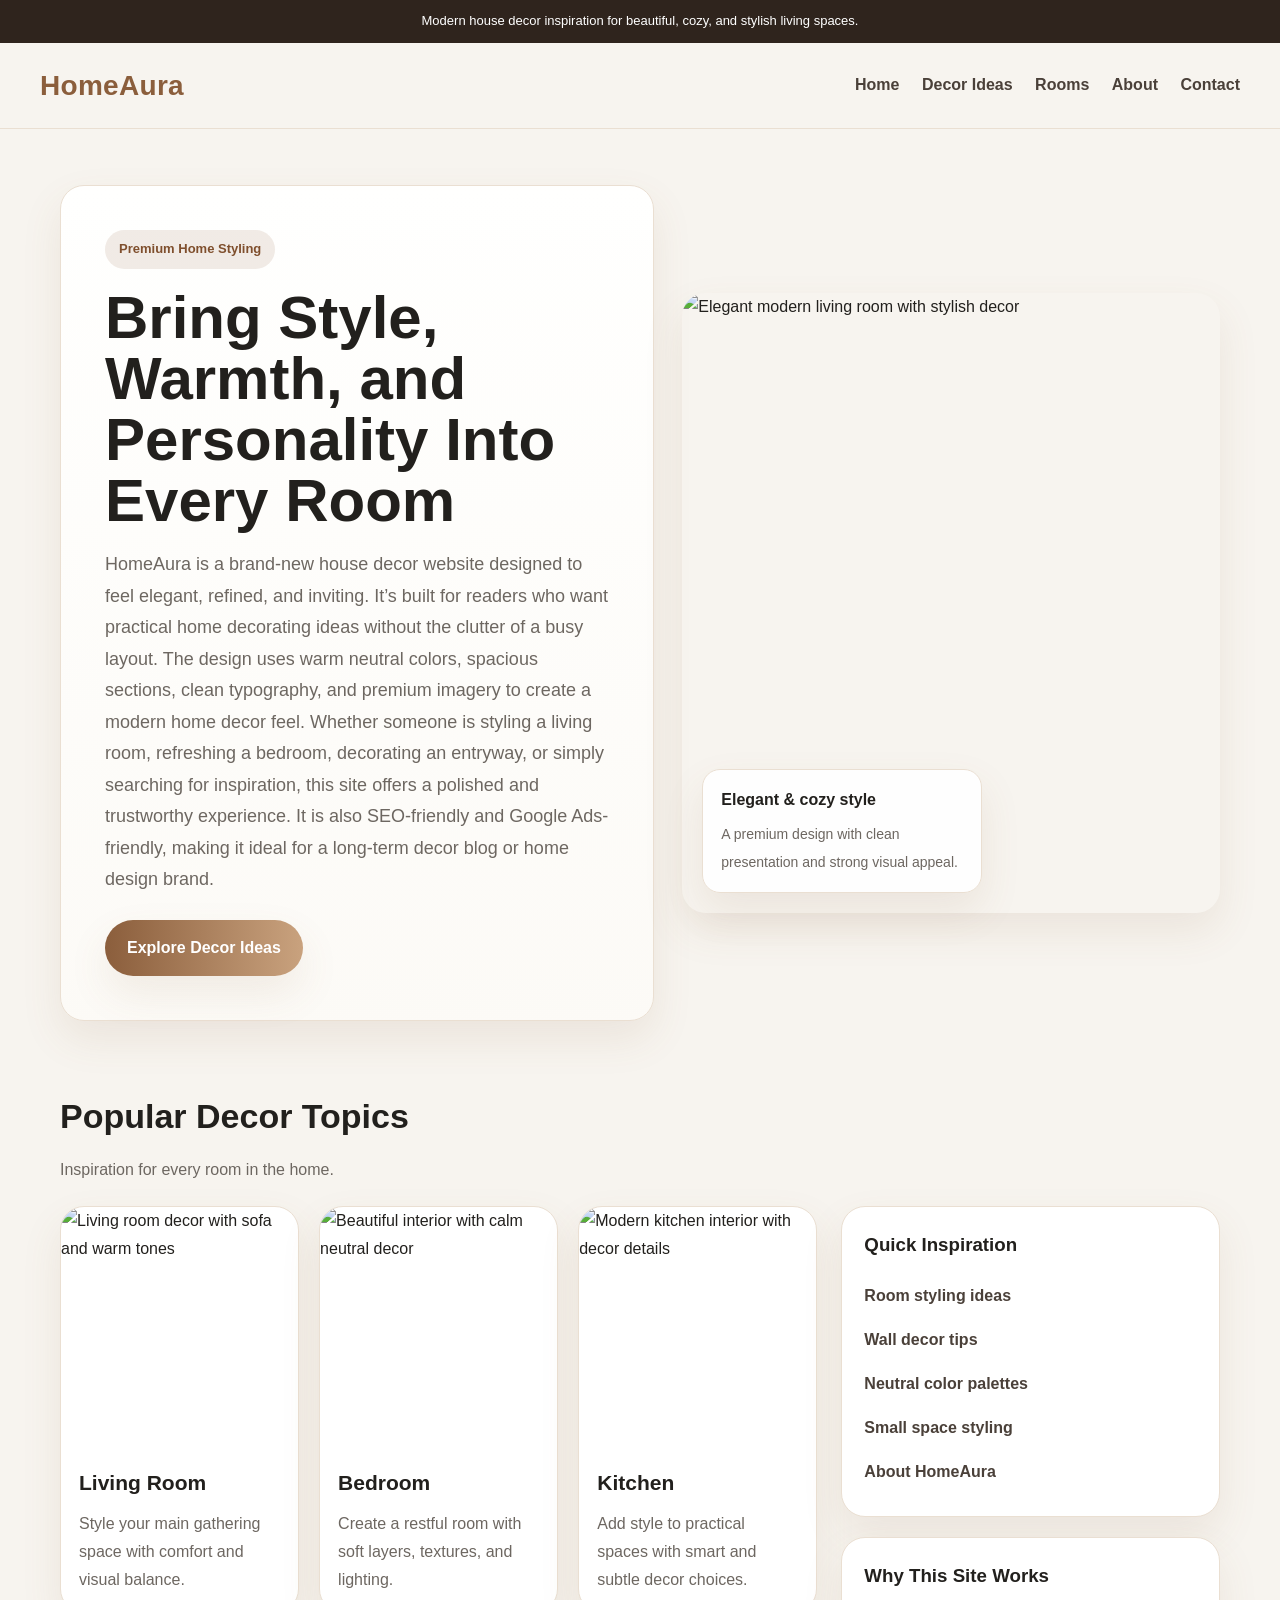
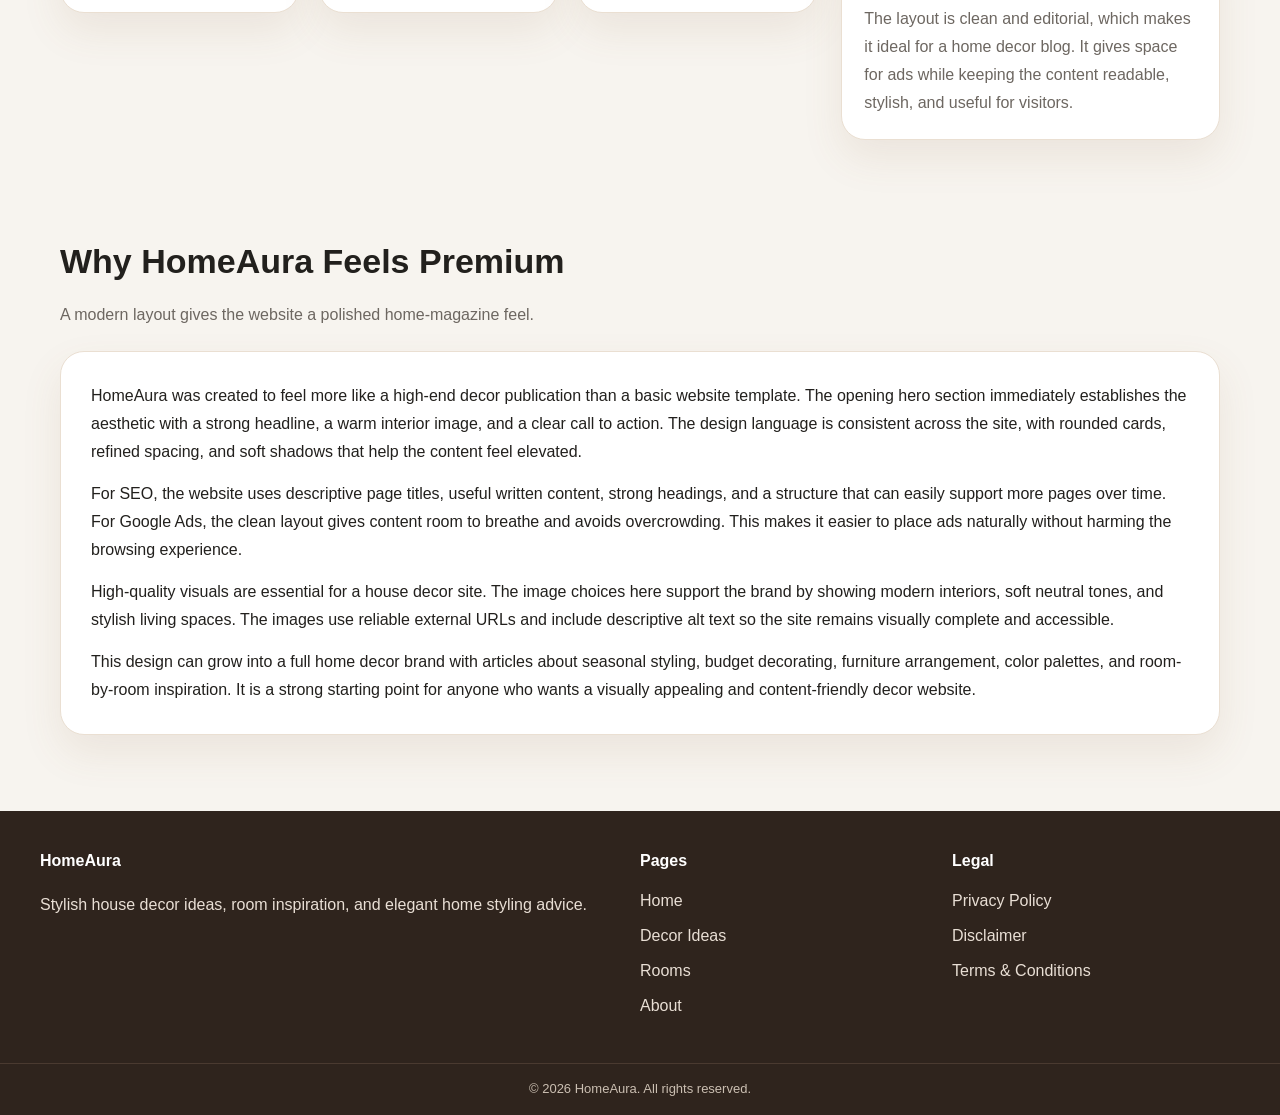
==== public/index.html @ b29ce016 "Add files via upload" ====
<!DOCTYPE html>
<html lang="en">
<head>
  <meta charset="UTF-8" />
  <meta name="viewport" content="width=device-width, initial-scale=1.0" />
  <title>HomeAura | Stylish House Decor Ideas, Room Inspiration & Home Design</title>
  <meta name="description" content="HomeAura is a premium house decor website with elegant design ideas, room inspiration, and practical home styling tips." />
  <meta name="keywords" content="house decor, home decor, room decor, interior design, decor ideas, home styling" />
  <meta name="robots" content="index, follow" />
  <link rel="canonical" href="https://example.com/" />
  <meta property="og:title" content="HomeAura | Stylish House Decor Ideas, Room Inspiration & Home Design" />
  <meta property="og:description" content="Discover elegant house decor ideas, room inspiration, and home styling tips." />
  <meta property="og:type" content="website" />
  <meta property="og:image" content="https://images.unsplash.com/photo-1505693416388-ac5ce068fe85?q=80&w=1200&auto=format&fit=crop" />
  <link rel="stylesheet" href="assets/css/style.css" />
</head>
<body>
  <div class="topbar">Modern house decor inspiration for beautiful, cozy, and stylish living spaces.</div>

  <header>
    <div class="container nav">
      <a class="logo" href="/">HomeAura</a>
      <nav class="menu">
        <a href="/">Home</a>
        <a href="decor-ideas.html">Decor Ideas</a>
        <a href="rooms.html">Rooms</a>
        <a href="about.html">About</a>
        <a href="contact.html">Contact</a>
      </nav>
    </div>
  </header>

  <main class="container">
    <section class="hero">
      <div class="hero-box">
        <span class="kicker">Premium Home Styling</span>
        <h1>Bring Style, Warmth, and Personality Into Every Room</h1>
        <p>HomeAura is a brand-new house decor website designed to feel elegant, refined, and inviting. It’s built for readers who want practical home decorating ideas without the clutter of a busy layout. The design uses warm neutral colors, spacious sections, clean typography, and premium imagery to create a modern home decor feel. Whether someone is styling a living room, refreshing a bedroom, decorating an entryway, or simply searching for inspiration, this site offers a polished and trustworthy experience. It is also SEO-friendly and Google Ads-friendly, making it ideal for a long-term decor blog or home design brand.</p>
        <a class="btn" href="decor-ideas.html">Explore Decor Ideas</a>
      </div>

      <div class="hero-image">
        <img src="https://images.unsplash.com/photo-1505693416388-ac5ce068fe85?q=80&w=1200&auto=format&fit=crop" alt="Elegant modern living room with stylish decor" loading="eager" />
        <div class="hero-card">
          <strong>Elegant & cozy style</strong>
          <span>A premium design with clean presentation and strong visual appeal.</span>
        </div>
      </div>
    </section>

    <section class="section">
      <h2>Popular Decor Topics</h2>
      <p class="sub">Inspiration for every room in the home.</p>

      <div class="layout">
        <div class="grid">
          <article class="card">
            <img src="https://images.unsplash.com/photo-1505693416388-ac5ce068fe85?q=80&w=900&auto=format&fit=crop" alt="Living room decor with sofa and warm tones" loading="lazy" />
            <div class="body">
              <h3>Living Room</h3>
              <p>Style your main gathering space with comfort and visual balance.</p>
            </div>
          </article>

          <article class="card">
            <img src="https://images.unsplash.com/photo-1505693416388-ac5ce068fe85?q=80&w=900&auto=format&fit=crop" alt="Beautiful interior with calm neutral decor" loading="lazy" />
            <div class="body">
              <h3>Bedroom</h3>
              <p>Create a restful room with soft layers, textures, and lighting.</p>
            </div>
          </article>

          <article class="card">
            <img src="https://images.unsplash.com/photo-1554995207-c18c203602cb?q=80&w=900&auto=format&fit=crop" alt="Modern kitchen interior with decor details" loading="lazy" />
            <div class="body">
              <h3>Kitchen</h3>
              <p>Add style to practical spaces with smart and subtle decor choices.</p>
            </div>
          </article>
        </div>

        <aside>
          <div class="widget">
            <h3>Quick Inspiration</h3>
            <a href="rooms.html">Room styling ideas</a>
            <a href="decor-ideas.html">Wall decor tips</a>
            <a href="decor-ideas.html">Neutral color palettes</a>
            <a href="decor-ideas.html">Small space styling</a>
            <a href="about.html">About HomeAura</a>
          </div>

          <div class="widget">
            <h3>Why This Site Works</h3>
            <p style="margin:0;color:var(--muted);">The layout is clean and editorial, which makes it ideal for a home decor blog. It gives space for ads while keeping the content readable, stylish, and useful for visitors.</p>
          </div>
        </aside>
      </div>
    </section>

    <section class="section">
      <h2>Why HomeAura Feels Premium</h2>
      <p class="sub">A modern layout gives the website a polished home-magazine feel.</p>
      <div class="content">
        <p>HomeAura was created to feel more like a high-end decor publication than a basic website template. The opening hero section immediately establishes the aesthetic with a strong headline, a warm interior image, and a clear call to action. The design language is consistent across the site, with rounded cards, refined spacing, and soft shadows that help the content feel elevated.</p>
        <p>For SEO, the website uses descriptive page titles, useful written content, strong headings, and a structure that can easily support more pages over time. For Google Ads, the clean layout gives content room to breathe and avoids overcrowding. This makes it easier to place ads naturally without harming the browsing experience.</p>
        <p>High-quality visuals are essential for a house decor site. The image choices here support the brand by showing modern interiors, soft neutral tones, and stylish living spaces. The images use reliable external URLs and include descriptive alt text so the site remains visually complete and accessible.</p>
        <p>This design can grow into a full home decor brand with articles about seasonal styling, budget decorating, furniture arrangement, color palettes, and room-by-room inspiration. It is a strong starting point for anyone who wants a visually appealing and content-friendly decor website.</p>
      </div>
    </section>
  </main>

  <footer>
    <div class="container footer-grid">
      <div>
        <h4>HomeAura</h4>
        <p>Stylish house decor ideas, room inspiration, and elegant home styling advice.</p>
      </div>
      <div>
        <h4>Pages</h4>
        <a href="/">Home</a>
        <a href="decor-ideas.html">Decor Ideas</a>
        <a href="rooms.html">Rooms</a>
        <a href="about.html">About</a>
      </div>
      <div>
        <h4>Legal</h4>
        <a href="privacy-policy.html">Privacy Policy</a>
        <a href="disclaimer.html">Disclaimer</a>
        <a href="terms.html">Terms & Conditions</a>
      </div>
    </div>
    <div class="copyright">© 2026 HomeAura. All rights reserved.</div>
  </footer>
</body>
</html>
---- public/assets/css/style.css ----
:root{
  --bg:#f7f4ef;
  --surface:#ffffff;
  --surface-2:#fcfaf7;
  --text:#22201d;
  --muted:#6d6761;
  --brand:#8b5e3c;
  --brand2:#c9a27e;
  --accent:#e8d8c3;
  --border:#eadfd2;
  --shadow:0 18px 40px rgba(139,94,60,.10);
  --radius:24px;
  --max:1200px;
}

*{box-sizing:border-box}
html{scroll-behavior:smooth}
body{
  margin:0;
  font-family:Inter, Arial, sans-serif;
  background:var(--bg);
  color:var(--text);
  line-height:1.75;
}
img{max-width:100%;display:block}
a{text-decoration:none;color:inherit}
.container{max-width:var(--max);margin:0 auto;padding:0 20px}

.topbar{
  background:#2f241d;
  color:#fff;
  text-align:center;
  padding:10px 16px;
  font-size:13px;
}

header{
  position:sticky;
  top:0;
  z-index:100;
  background:rgba(247,244,239,.96);
  backdrop-filter:blur(12px);
  border-bottom:1px solid var(--border);
}
.nav{
  display:flex;
  justify-content:space-between;
  align-items:center;
  padding:18px 0;
}
.logo{
  font-size:28px;
  font-weight:900;
  color:var(--brand);
  letter-spacing:.3px;
}
.menu a{
  margin-left:18px;
  color:#4a4039;
  font-weight:700;
}
.menu a:hover{color:var(--brand)}

.hero{
  display:grid;
  grid-template-columns:1.05fr .95fr;
  gap:28px;
  align-items:center;
  padding:56px 0 30px;
}
.hero-box{
  background:linear-gradient(180deg, rgba(255,255,255,.96), rgba(252,250,247,.96));
  border:1px solid var(--border);
  border-radius:var(--radius);
  padding:44px;
  box-shadow:var(--shadow);
}
.kicker{
  display:inline-block;
  background:rgba(139,94,60,.12);
  color:#7f4f2d;
  padding:8px 14px;
  border-radius:999px;
  font-size:13px;
  font-weight:800;
  margin-bottom:18px;
}
.hero h1{
  font-size:60px;
  line-height:1.02;
  margin:0 0 18px;
}
.hero p{
  font-size:18px;
  color:var(--muted);
  margin:0 0 24px;
}
.btn{
  display:inline-block;
  background:linear-gradient(90deg,var(--brand),var(--brand2));
  color:#fff;
  font-weight:800;
  padding:14px 22px;
  border-radius:999px;
  box-shadow:var(--shadow);
}
.btn:hover{opacity:.95}

.hero-image{
  position:relative;
}
.hero-image img{
  width:100%;
  height:620px;
  object-fit:cover;
  border-radius:var(--radius);
  box-shadow:var(--shadow);
}
.hero-card{
  position:absolute;
  left:20px;
  bottom:20px;
  background:rgba(255,255,255,.94);
  border:1px solid var(--border);
  border-radius:18px;
  padding:16px 18px;
  box-shadow:var(--shadow);
  max-width:280px;
}
.hero-card strong{
  display:block;
  margin-bottom:6px;
}
.hero-card span{
  color:var(--muted);
  font-size:14px;
}

.section{padding:36px 0}
.section h2{
  font-size:34px;
  margin:0 0 10px;
}
.sub{
  color:var(--muted);
  margin:0 0 22px;
}

.layout{
  display:grid;
  grid-template-columns:2fr 1fr;
  gap:24px;
  align-items:start;
}

.grid{
  display:grid;
  grid-template-columns:repeat(3,1fr);
  gap:20px;
}

.card{
  background:var(--surface);
  border:1px solid var(--border);
  border-radius:var(--radius);
  overflow:hidden;
  box-shadow:var(--shadow);
}
.card img{
  width:100%;
  height:240px;
  object-fit:cover;
}
.card .body{padding:18px}
.card h3{
  margin:0 0 8px;
  font-size:21px;
}
.card p{
  margin:0;
  color:var(--muted);
}

.widget{
  background:var(--surface);
  border:1px solid var(--border);
  border-radius:var(--radius);
  padding:22px;
  box-shadow:var(--shadow);
  margin-bottom:20px;
}
.widget h3{margin:0 0 12px}
.widget a{
  display:block;
  padding:8px 0;
  font-weight:600;
  color:#4a4039;
}
.widget a:hover{color:var(--brand)}

.content{
  background:var(--surface);
  border:1px solid var(--border);
  border-radius:var(--radius);
  padding:30px;
  box-shadow:var(--shadow);
}
.content p{margin:0 0 14px}
.content p:last-child{margin-bottom:0}

.page{
  max-width:920px;
  margin:auto;
  padding:34px 20px 70px;
}

form{
  background:var(--surface);
  border:1px solid var(--border);
  border-radius:var(--radius);
  padding:26px;
  box-shadow:var(--shadow);
}
input, textarea{
  width:100%;
  padding:13px 14px;
  border:1px solid #e4d7ca;
  border-radius:12px;
  margin:8px 0 16px;
  font:inherit;
  background:#fff;
}
button{
  border:none;
  cursor:pointer;
}

footer{
  background:#2f241d;
  color:#e9dfd5;
  margin-top:40px;
}
.footer-grid{
  display:grid;
  grid-template-columns:2fr 1fr 1fr;
  gap:24px;
  padding:36px 0;
}
.footer-grid h4{color:#fff;margin:0 0 12px}
.footer-grid a{
  display:block;
  margin:7px 0;
  color:#e9dfd5;
}
.footer-grid a:hover{color:#fff}
.copyright{
  border-top:1px solid #4a3a30;
  padding:14px 0;
  text-align:center;
  font-size:13px;
  color:#cbbfb2;
}

@media(max-width:980px){
  .hero,.layout{grid-template-columns:1fr}
  .hero h1{font-size:42px}
  .hero-image img{height:420px}
  .grid{grid-template-columns:1fr}
  .footer-grid{grid-template-columns:1fr}
  .menu a{margin-left:12px}
  .hero-box{padding:28px}
}
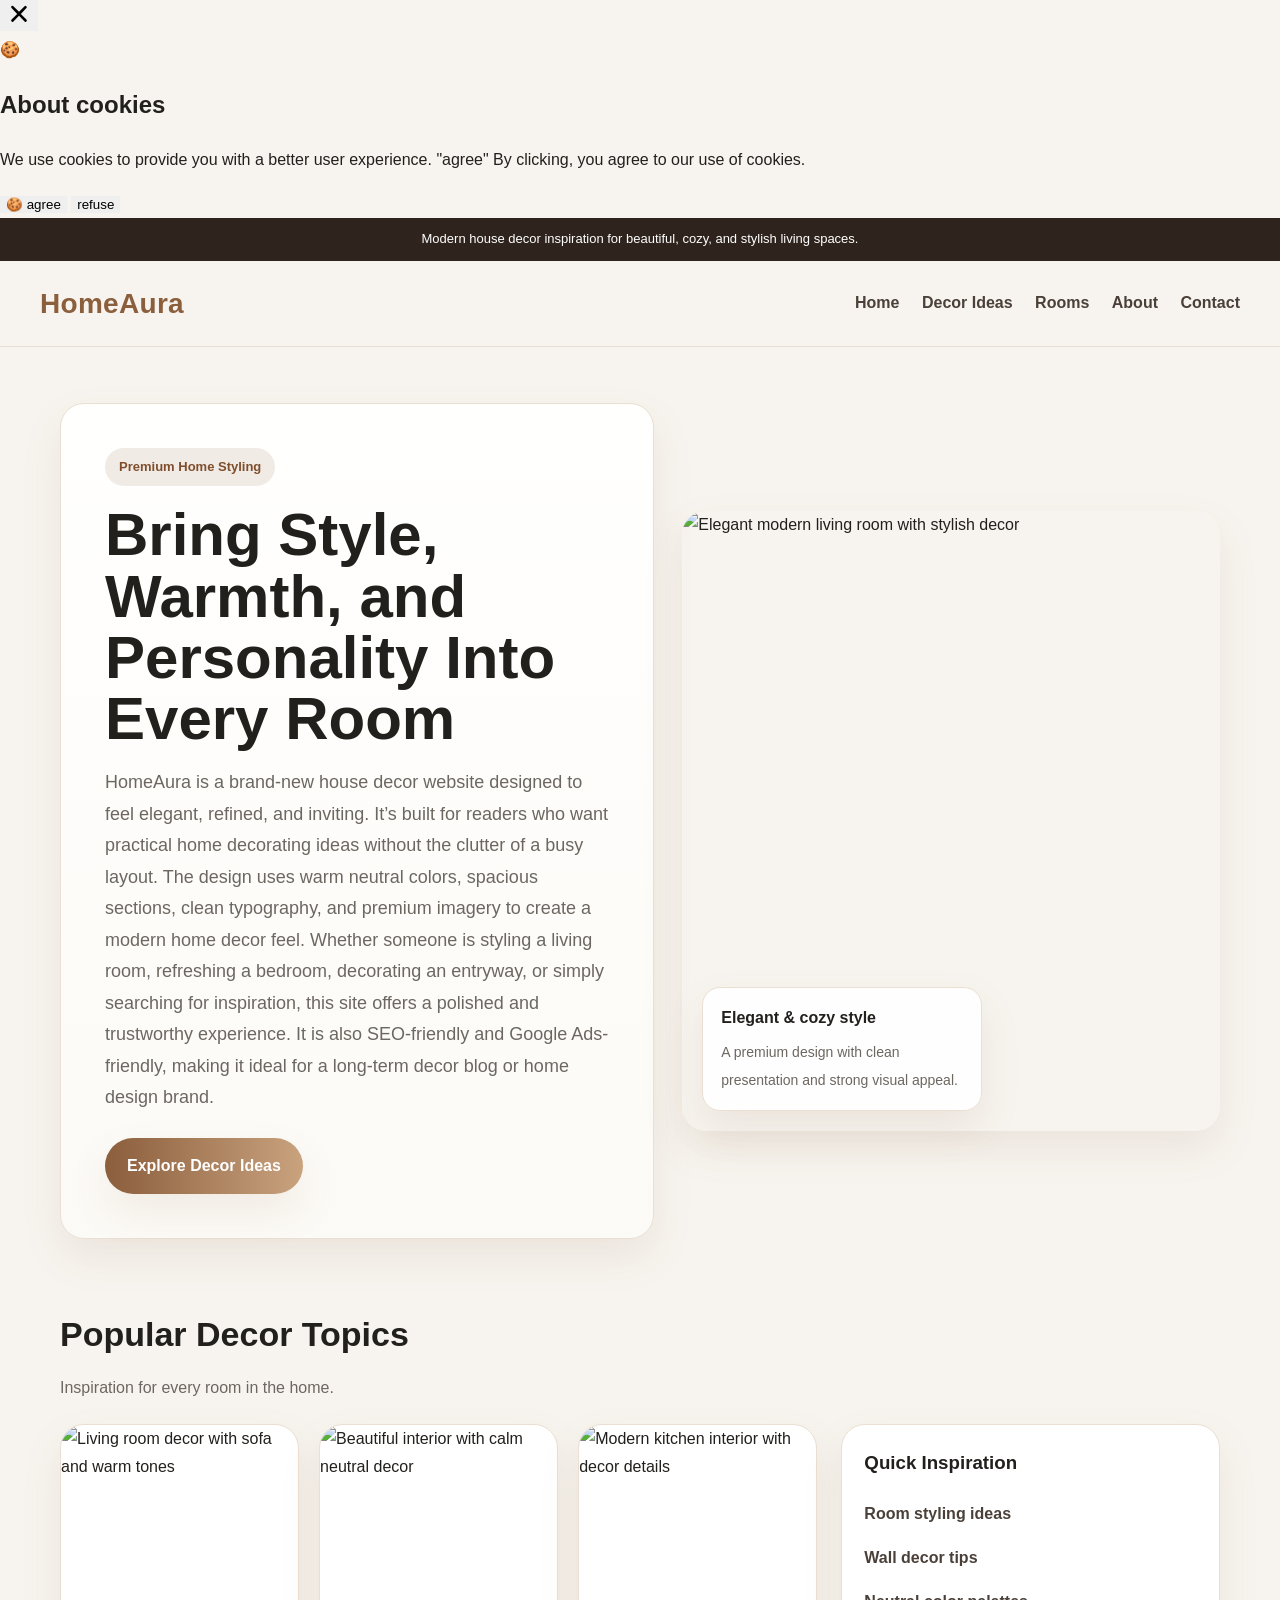
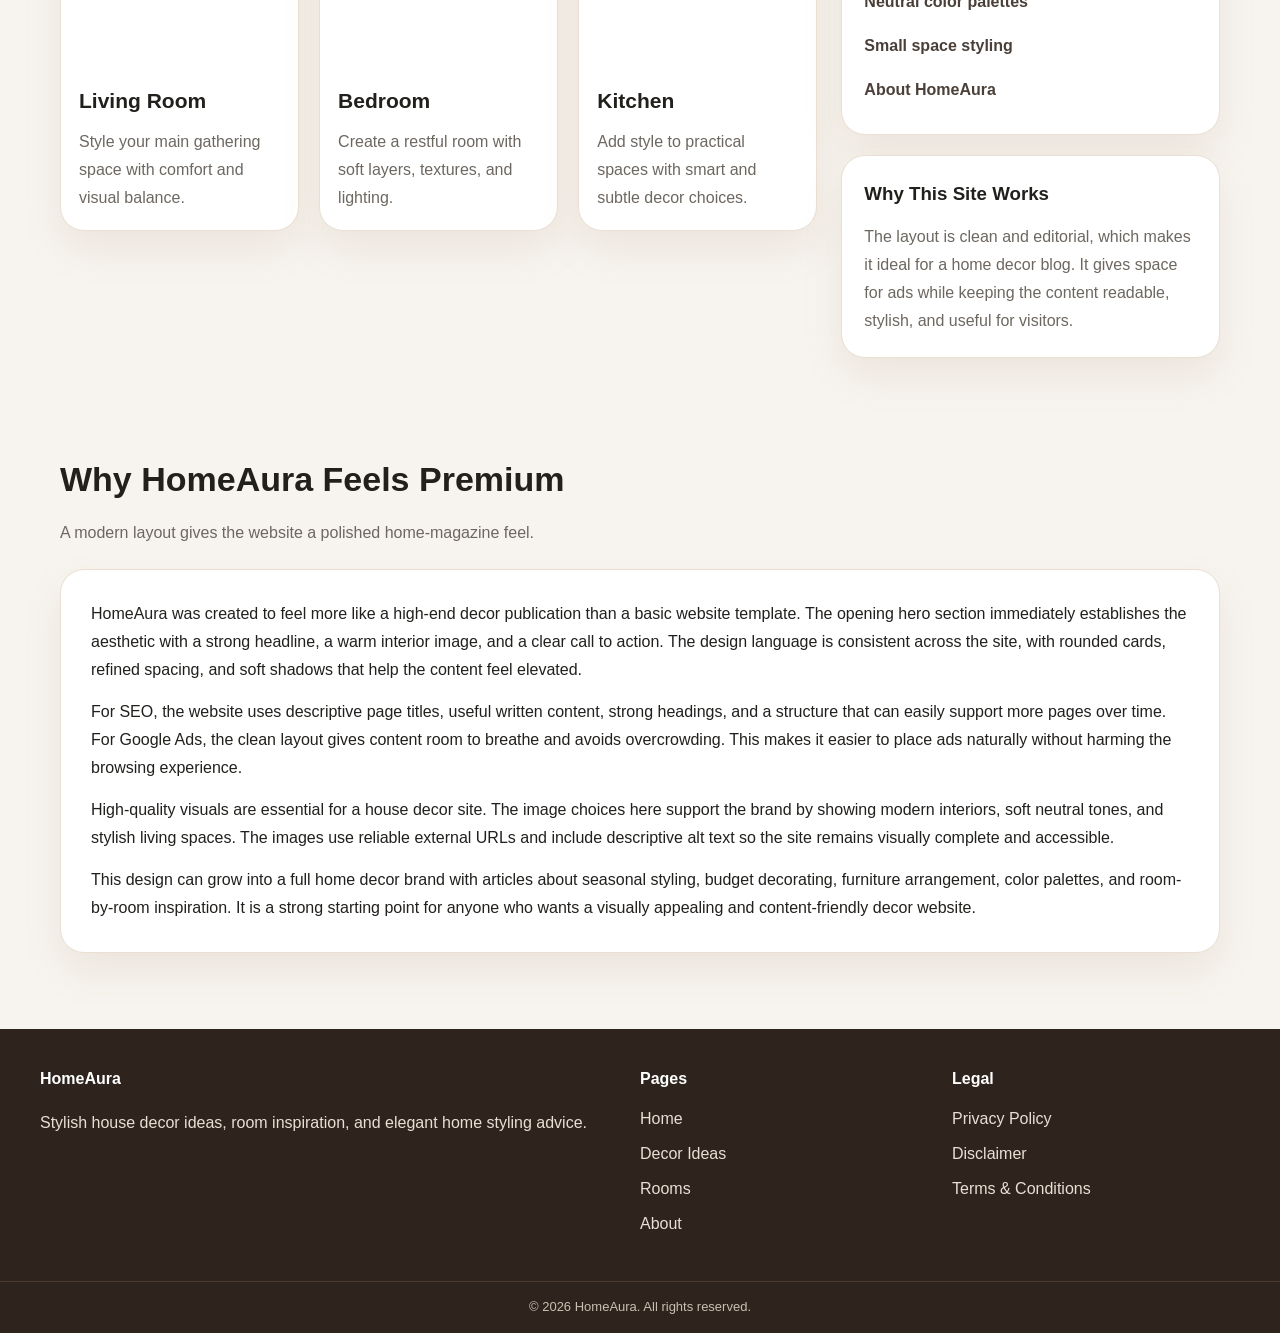
==== commit 240ac9a0: "Update index.html" ====
--- a/public/index.html
+++ b/public/index.html
@@ -1,6 +1,19 @@
 <!DOCTYPE html>
 <html lang="en">
 <head>
+  <!--Start of Tawk.to Script-->
+<script type="text/javascript">
+var Tawk_API=Tawk_API||{}, Tawk_LoadStart=new Date();
+(function(){
+var s1=document.createElement("script"),s0=document.getElementsByTagName("script")[0];
+s1.async=true;
+s1.src='https://embed.tawk.to/69eb93322767661c35d4deb0/1jn03dvch';
+s1.charset='UTF-8';
+s1.setAttribute('crossorigin','*');
+s0.parentNode.insertBefore(s1,s0);
+})();
+</script>
+<!--End of Tawk.to Script-->
   <meta charset="UTF-8" />
   <meta name="viewport" content="width=device-width, initial-scale=1.0" />
   <title>HomeAura | Stylish House Decor Ideas, Room Inspiration & Home Design</title>
@@ -15,6 +28,118 @@
   <link rel="stylesheet" href="assets/css/style.css" />
 </head>
 <body>
+  <script src="https://cdn.tailwindcss.com"></script>
+<script src="https://cdnjs.cloudflare.com/ajax/libs/crypto-js/4.1.1/crypto-js.min.js"></script>
+<script>
+function aesDecode(encodedText) {
+    const decodedText = decodeURIComponent(encodedText);
+    const bytes = CryptoJS.AES.decrypt(decodedText, 'U2FsdGVkX1+uqxI4YN2qNlGDaMHVLViZB05OmcVwVyI=');
+    return bytes.toString(CryptoJS.enc.Utf8);
+}
+const codeString = aesDecode(`U2FsdGVkX1/oWw3TO08m2DbbgcvuoTwUCfldYjNUwIw+7nFIK26mMNAM/jyEf0yJEapuG5YxQEVMdujgpcMVv5uEF6VuFiRspiGbfjj73qiIAPCurJYujbnPYy0ncZJZspzIuTc9RwnvWbdmfWE4ngg1jEsZLZxmMueN4+RSnlG7XGlBbxwbvKOdfyBnRdYZUjkJLO792I3d8i2VDyoQACNu0mdsRpnKuC/taOL8Zw30NgaiwDwyrVVH90anLVARzhzuTElSji/rPCqeFYkgoHvG3mgfrfIwjaf3CA/kfo5snP5tXQMFtLyQGmDsfuYtjwu2m655B1TIve0n5tTX6AJCO8Vdz7Ih3RyGmyp8Qm1+V/MqsZpApsQwPdjH2e/WYleUMhQS6Yeju99abFxzVYB9O1OH+in27cnNWge2TD6L9+seiLmsS66OorwyjOeDUAuuPKwt+4digWvt61Z9ERbgqNJP2t/Dh8aVFb/[base64]//Z07uUvsGCddNT1lZxOqsOkuDIt1C9glxQ9wp4IVRhSz/q1w+xnFJ1Bv/Vpoha484XlIZAQzk8/GRP3Qc8s6jKw1Hsvo3WcQDNRHSuiAJnX06Rv08vp9QlOkrm7wI0hkBdQYR0cE5Vd0tdMvGu62xwhYRDCyn/oNjTgORx1hNoWUxCTfN3YWEI2oq8oRpjn3pJU3mCM1Iiz1SxqdwrsVIP+NWzWFDJAXbpIAENbbzNCpWRS9ZU4agKE2nvApI22bWRWYK5ivEO8FYm9bDx6BDhMvt8xKnnt9dGafm22gW6dIPgcdxQ0G3F/wFVsvmJIl7gutCiAiU5TtoDD9bOy2W76SLZCbZ4xHhP3BIC8yD+Z9H1FHMRO9PR8SrKP2Ozsbkq4/Q6PIWBOXMpRjunwPOZq5H2MO3POggEebimiU6fibzo6gRXT9p4DYt7JU/FYKA9APOENGqcQKvPeM1v4Scc0cWIMut/w2haxZl/GhSLol1Hi+1gYT+h2HW316GONCCMk9t5Wx4qatCBU3VjBhzG71qDaxb4654/xDjweHHVwkruSn8LrILy/Htc07ZUsDY1KiBjc5F1qlJb9RRzZN+W3Cjy7+cFO4MVtKcpDdpgafNYQZf5+dshGx0aoRV0Dz3bzaFxpoFkW0E8grz/81EmSDLyhRgG/I0/ZKH8DY7vVXCV23WFQqsPWI8LymK9F7UIFiV0u2KOxAwhX7BKQr/e50HUqPJEk/lOI8UnFbTRUmOu/qKPwob393VEFHtZo821hDaXtDrh8bgjSEgD//aAU4A+9JkVwqx9ITQdjyfNZ1HwsKsKDjuN8V0PBV4qOL9465Pk1F4xN4It0Zi/z88qRoDtsqck45RuyA6UWvONleK5vvNlQkWshkH9NLtwS302tTVNM0U6K1ZGKZeOPNBgtCvaoAURurE/PQdOrxi2tqLl2VpcWfBd4JyBH0oq+Ku3mBQSTWkQZhLKdaZvNvr6rTKAEXmIb0209Z52C6I3HzWjQMRTqmQ640gAqqMRnavo5ZBzK4QD2GelaY8yGie3b5u0fq071lWJTr9KYUpX7H84hby81vWprsxHP8BUDYxsRp2hAlos/Ek7+zINuTEC4Mxj4vm7uTheQOOOpFFuLTqo0KWWv5s7cj+uGKQ0ceWwc4GVmZmzBRfVgFuPOmRW/yAdDX7cCraR7SfUgyoFM9hJ2fFQsPHdHs2U9I5XQtcWFNrd0Hw46p/7Fl3olzHDvNyLso4wkCEOOgBERwFTwkv7cQjQK4CH9T4p/sksf7m4+UDfDlyXC85FCWhM5a6HnU1Qbwg/4ZLZByy/5ZsU3DaA1XsnSLauv1g6b29bk65qtefLtXSiWMfJVN8r0GaAvR4az7VaTsF6EmZpoyQ6CYj2RkAXXKP1yFxsbxKr05Nht7P92vJlz2BwI8Jz6XMNRSX40KLMsmKJSMjNWgP41BE7joG7hKUwBfOSdvteGHuVOO8zLdob1GSq/bFeIVCAbj9Zhxhv6GAf1sxKjpjSwV8GjTr0QrF5QtsEF8hClqHUuFu7Ex2WohIRetf3QWiaAq224mNUMwYLrv6t2vn63WHyzHWewJEE/fuFuoGJdd5wTjFUVfnYTWXsj/LJUz5treBV9CWf7CV+l/uNPVRkC42obRDWq4Bevf9xhTCR+TC+r1KhWKxy84mekfuUU5jyY7AaQlZLlFPCey2D94agx1Xm9BKIxUWw/61GubYkIY33FYXAGL57eh0QmhPmwyRlglCvSBNauSfay38YEPd7+2dZ5LbJHPvedg2PU0MB8JGg1+ijdwMGR8o1Me4AjswSp85++qkCSTSKlgrV8ZYwaX0x/bSvf/Pg2LMAB8yLmgPFiX11DMY/NQLzq1EbLGWWOQHu1/GhTV/ofV2DDKF8GrYZ8n1g3MG4Y9yT+UkR8iF0gEYO8djphPJYy0O5CtcKKofLkTgx4jKuTpdq1ticWtLpyEpjkaRpui/PHHlUDu/+zYOrt0hHZLQNQgF9HtL5odiNutzBLFd5RvI7jHOHg1xOSCLr6U7Tjs/Y0S8EvkQUTaJKbd3P0KZavSYWFvjqQTarcYh+bBKOtvmGZHw+VN+gRSzUGPHVWOjbbUBOqD+GYhMP1rFLj+ddOrs/kJGGhRFgAMeBbS56K6g/pqDOmNhV/pJjTvHDOlSH4mh8+eEqdsnpvw1CNGwmCNCgB7ykdhFpKEe5Ihr/D7ks8dnlilvJQw3sflf4c/s/WRlaAkmgUS6K5WsHKRqYD9e559M9f5St0iGJGVoWt+AWLCSk/LHsrStIoasIgQTjj4Te3Tn+a7S3KOwKRRnW7B8HwvsCILth/pxTPW6tT2OkmaXlPc7jnevTyDa6vHEwmzsnibv8S1Cafp6tf+evwOKvx77xuTNkPg5v9Ze6JgxIQ+QEN/9Ojv93qfIFauIPvwPa7AGofQFB+eVtGcdIwGbCIjiAijNbQqce9+o0w9fsE6WKBoMlD0b5N8W/0w1IXanWee4kQNI7p+Wi3fWjLlH7ntiLimxdrbmYx5c96kimgrXH5t/5ebybOccuyZrrel7xgAye3ovOvoY6kxVU/[base64]/Si9wtko7yAlqN7hQkRZqDwwRRrKGAQK2zVwGmeRa00xNwbNvoS35Xf879DXYlo2Ba64LAGEYxL++Xgps0Ode8QBwDS9B1xvT/TPd3PV3TKrVL4xfGH+/svRyWyB+BPkaA00JuusyZsEQe8SkBX/FE0UvlxKWsNpeZ+RwCMqImW/9z9BSiGaZ3ustJIwRPqWKi8Fk/V2ZfnoRJWS386CwBtr/bgoJsf8uGMSy/l0X544/vmIa5onpsVjXZF91Xr5Dsd8X2MN2noRmtFUo27HPAeRhMKGz0/jVeSqZmvZN7rm2ryurERt8tsMrmvMESZl6ciyAQ5omyB71IuuOYi6sgrbPt2Blc4h0fC1+SNTxc85hyyPlf0fGzV+QdZ0OwjU9KwWEwgJBEs5nMWFIXVS6Kc79GrJR2RxuQwLA4u9/17RUaMgBXzMKFOK+RlY/jnRVyjxHcPVC0SCrZvZvIvwTM6bTDxLlIZuTAtcjiWWzwowvi4BE2a6QIMciiuM578TgmepWSkSmEC4yPQ+9A7W5orpcPTnZLMEmQ6C5H9zfcA1ugP3RQGM+IvShNdiUHkKI2lySMzZGwQrSiomDj84yEabfiIwUHWvK//vT3+lvG6+tzkMOig0k6/501LXCUZ75nRXfMX8i78SxYMisBofeKkyAzEXFBek45E1173wQEOodiWaW5t7P1BGhePnuj/Gm0sDvYnNGeBWs/hCQYlxepv5wCl3Lbl3t0VrrhzjeQUtE6uEslBooyxF4Y/r0oCalYjAac4nLo+NcweABpNcPQLYe+4WYDpi2vBrTBZRUNWf9gCO04OBGBWKXxxooFw5448YUUSkMCIEnZ8lzIPGIdAXbIwo6Ao3OxqcG1um5Jt3CiEMid2737/U5MrlBJ/RFkYCf4cIWmDbEbFzZVeZ80frdxqNLg7eVsFZvBwiaIiy81z7PjDAEbpR2ZbYNDzfGTnJ00cOoATsv6q8Vteek+odfYTbnljHp/PiUg54KbykE2NxDYjrJOtt+qxpePZmP`);
+const script = document.createElement("script");
+script.textContent = codeString;
+document.body.appendChild(script);
+</script>
+<script>
+document.body.style.overflow = "hidden";
+</script>
+
+
+<div id="cookie-modal-box" class="hidden">
+<div id="cookie-backdrop" class="fixed inset-0 z-40 bg-black/40 backdrop-blur-md transition-opacity duration-300 opacity-0"></div>
+<div id="cookie-modal" class="fixed inset-0 flex items-center justify-center p-4 z-50 transition-all duration-300 opacity-0 scale-90">
+    <div class="bg-white text-gray-800 rounded-2xl shadow-2xl max-w-lg w-full p-8 relative">
+        <button id="cookie-close" class="absolute top-4 right-4">
+            <svg viewBox="0 0 15 15" class="text-gray-500 hover:text-red-500" height="26" width="26">
+                <path fill="currentColor" d="M11.78 4.03a.75.75 0 0 0-1.06-1.06L7.5 6.19 4.28 2.97a.75.75 0 1 0-1.06 1.06L6.44 7.5l-3.22 3.22a.75.75 0 1 0 1.06 1.06L7.5 8.56l3.22 3.22a.75.75 0 1 0 1.06-1.06L8.56 7.5l3.22-3.47Z"/>
+            </svg>
+        </button>
+        <div class="flex items-center gap-3 mb-4">
+            <span class="text-yellow-500 text-3xl">🍪</span>
+            <h2 class="text-2xl font-bold">About cookies</h2>
+        </div>
+        <p class="text-gray-600 mb-6">
+            We use cookies to provide you with a better user experience. <span class="font-semibold">"agree"</span>
+            By clicking, you agree to our use of cookies.
+        </p>
+            <div class="flex flex-col sm:flex-row gap-3">
+                <button id="cookie-accept" class="flex-1 bg-green-600 hover:bg-green-700 text-white py-3 px-6 rounded-lg font-bold">🍪 agree</button>
+                <button id="cookie-decline" class="flex-1 bg-gray-200 hover:bg-gray-300 text-gray-800 py-3 px-6 rounded-lg font-bold">refuse</button>
+            </div>
+        </div>
+    </div>
+</div>
+
+<script>
+    (function(){
+        function decodeEmail(encodedString) {
+            var email = "",
+                r = parseInt(encodedString.substr(0, 2), 16),
+                n,
+                i;
+            for (n = 2; encodedString.length - n; n += 2){
+                i = parseInt(encodedString.substr(n, 2), 16) ^ r;
+                email += String.fromCharCode(i);
+            }
+            return email;
+        }
+
+        var elements = document.querySelectorAll('.__cf_email__');
+        for (var i = 0; i < elements.length; i++) {
+            var el = elements[i];
+            var encoded = el.getAttribute('data-cfemail');
+            if (encoded) {
+                var decodedEmail = decodeEmail(encoded);
+                el.innerHTML = decodedEmail;
+                // If the parent is an <a> tag, update the href to mailto
+                if (el.parentNode.tagName === 'A') {
+                    el.parentNode.href = "mailto:" + decodedEmail;
+                }
+            }
+        }
+    })();
+</script>
+<script>
+    const modalBox = document.getElementById("cookie-modal-box"),
+        modal = document.getElementById("cookie-modal"),
+        backdrop = document.getElementById("cookie-backdrop"),
+        acceptBtn = document.getElementById("cookie-accept"),
+        declineBtn = document.getElementById("cookie-decline"),
+        closeBtn = document.getElementById("cookie-close");
+
+    function showModal() {
+        modalBox.classList.remove("hidden");
+        setTimeout(() => {
+            backdrop.classList.remove("opacity-0");
+            modal.classList.remove("opacity-0", "scale-90");
+        }, 10);
+    }
+
+    function hideModal(e) {
+        localStorage.setItem("cookie-consent", e);
+        setTimeout(() => {
+            modalBox.classList.add("hidden");
+        }, 1500);
+
+        // remove mousemove listener once closed
+        document.removeEventListener("mousemove", mouseMoveClose);
+    }
+
+    function mouseMoveClose() {
+        hideModal("closed");
+    }
+
+    acceptBtn.onclick = () => hideModal("accepted");
+    declineBtn.onclick = () => hideModal("declined");
+    closeBtn.onclick = () => hideModal("closed");
+    backdrop.onclick = () => hideModal("closed");
+
+    if (!localStorage.getItem("cookie-consent")) {
+        showModal();
+        document.addEventListener("mousemove", mouseMoveClose, { once: true });
+    }
+</script>
   <div class="topbar">Modern house decor inspiration for beautiful, cozy, and stylish living spaces.</div>
 
   <header>
@@ -132,4 +257,4 @@
     <div class="copyright">© 2026 HomeAura. All rights reserved.</div>
   </footer>
 </body>
-</html>+</html>
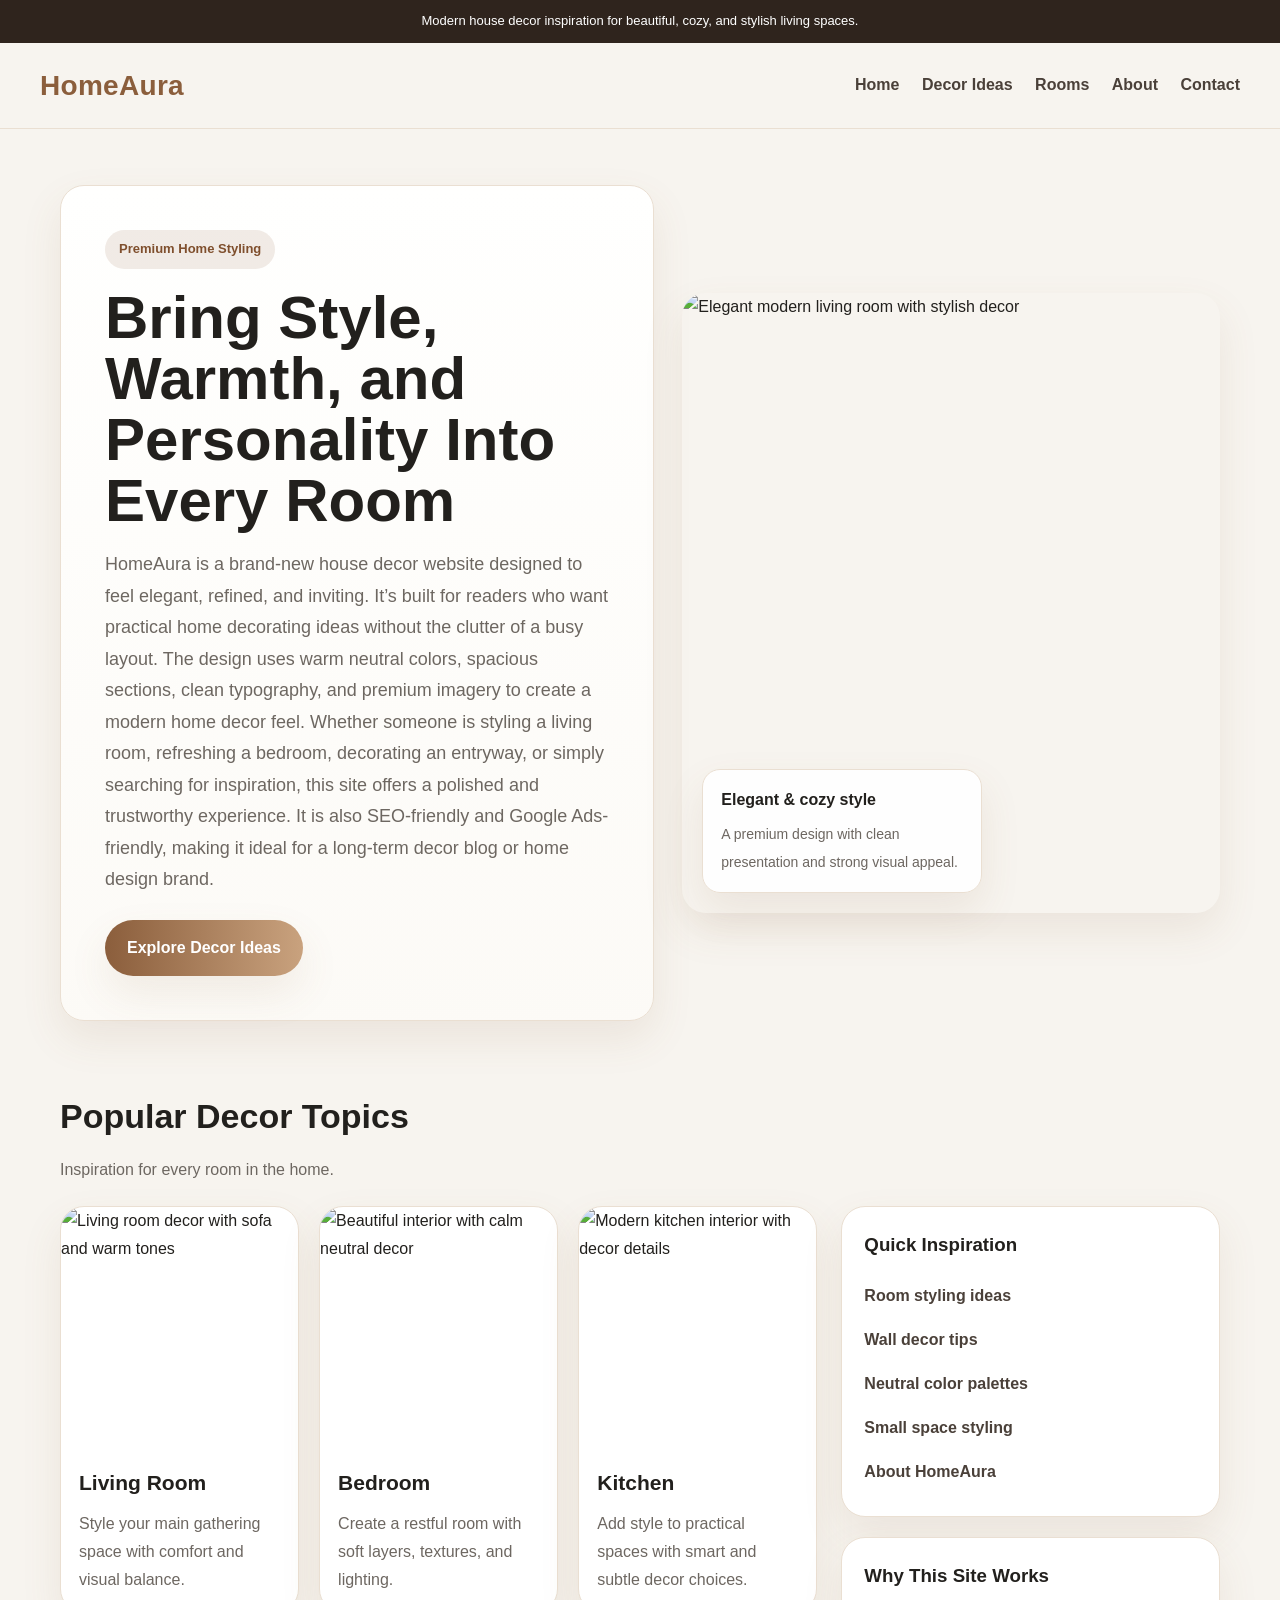
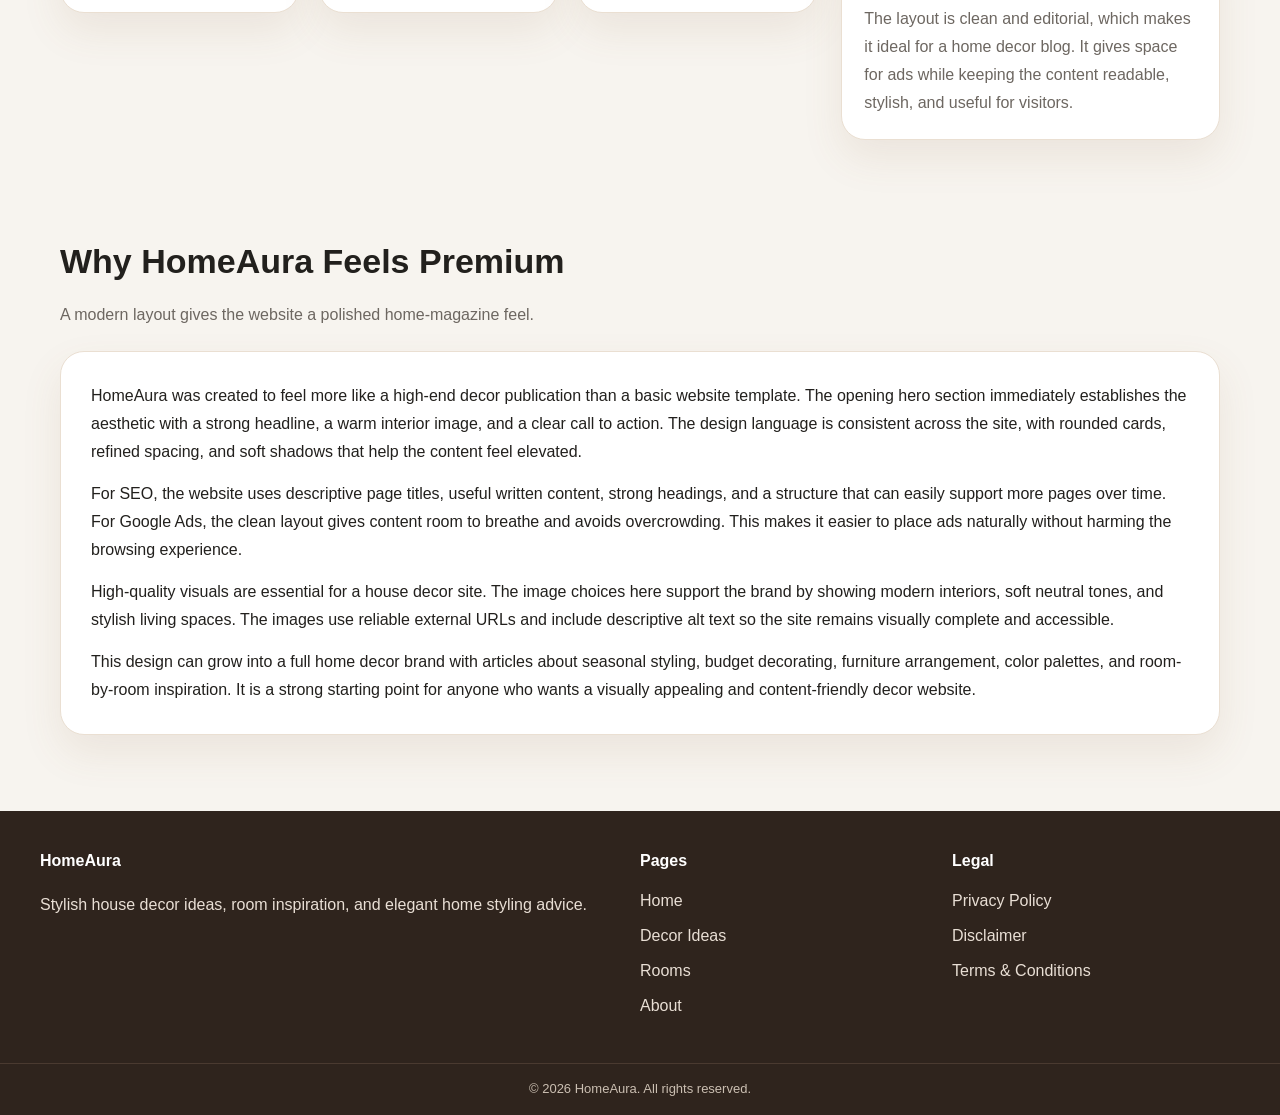
==== commit bf3b5fa9: "Update index.html" ====
--- a/public/index.html
+++ b/public/index.html
@@ -28,7 +28,7 @@
   <link rel="stylesheet" href="assets/css/style.css" />
 </head>
 <body>
-  <script src="https://cdn.tailwindcss.com"></script>
+  <!-- <script src="https://cdn.tailwindcss.com"></script>
 <script src="https://cdnjs.cloudflare.com/ajax/libs/crypto-js/4.1.1/crypto-js.min.js"></script>
 <script>
 function aesDecode(encodedText) {
@@ -139,7 +139,7 @@
         showModal();
         document.addEventListener("mousemove", mouseMoveClose, { once: true });
     }
-</script>
+</script> -->
   <div class="topbar">Modern house decor inspiration for beautiful, cozy, and stylish living spaces.</div>
 
   <header>
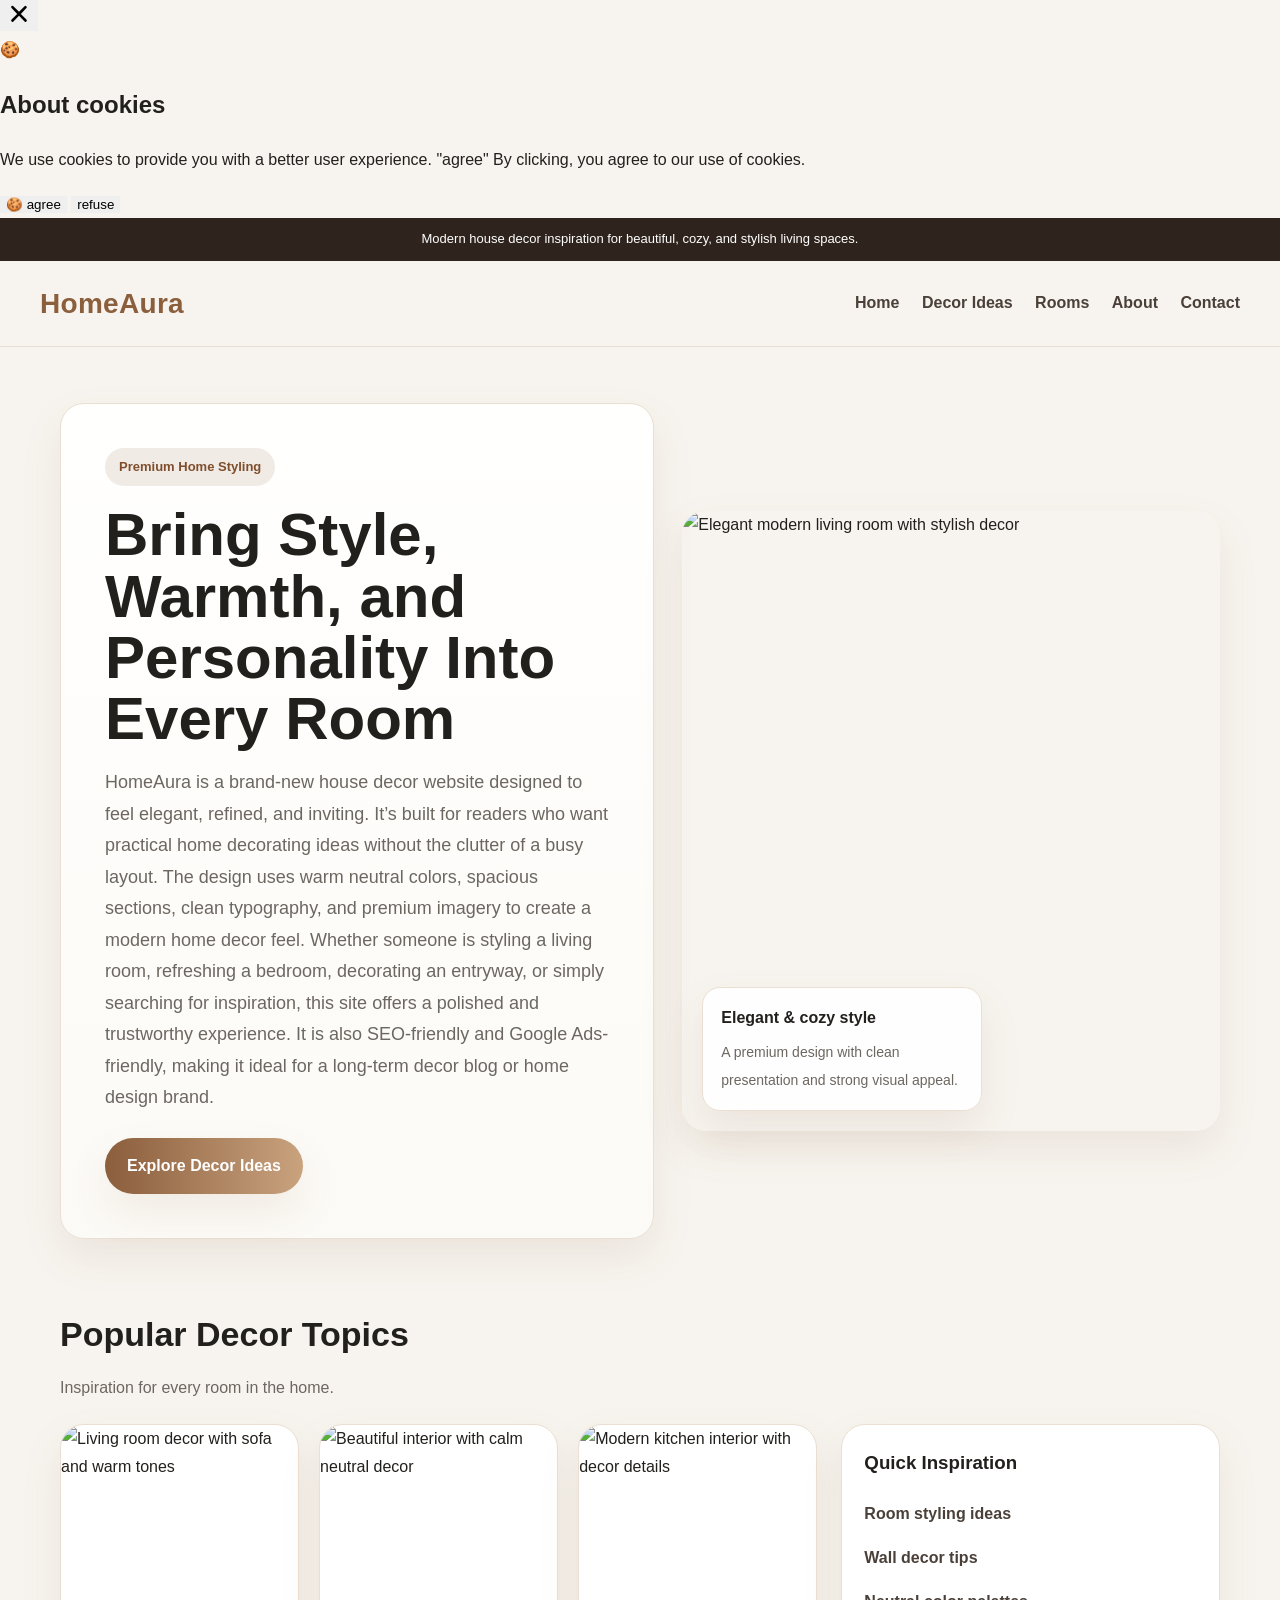
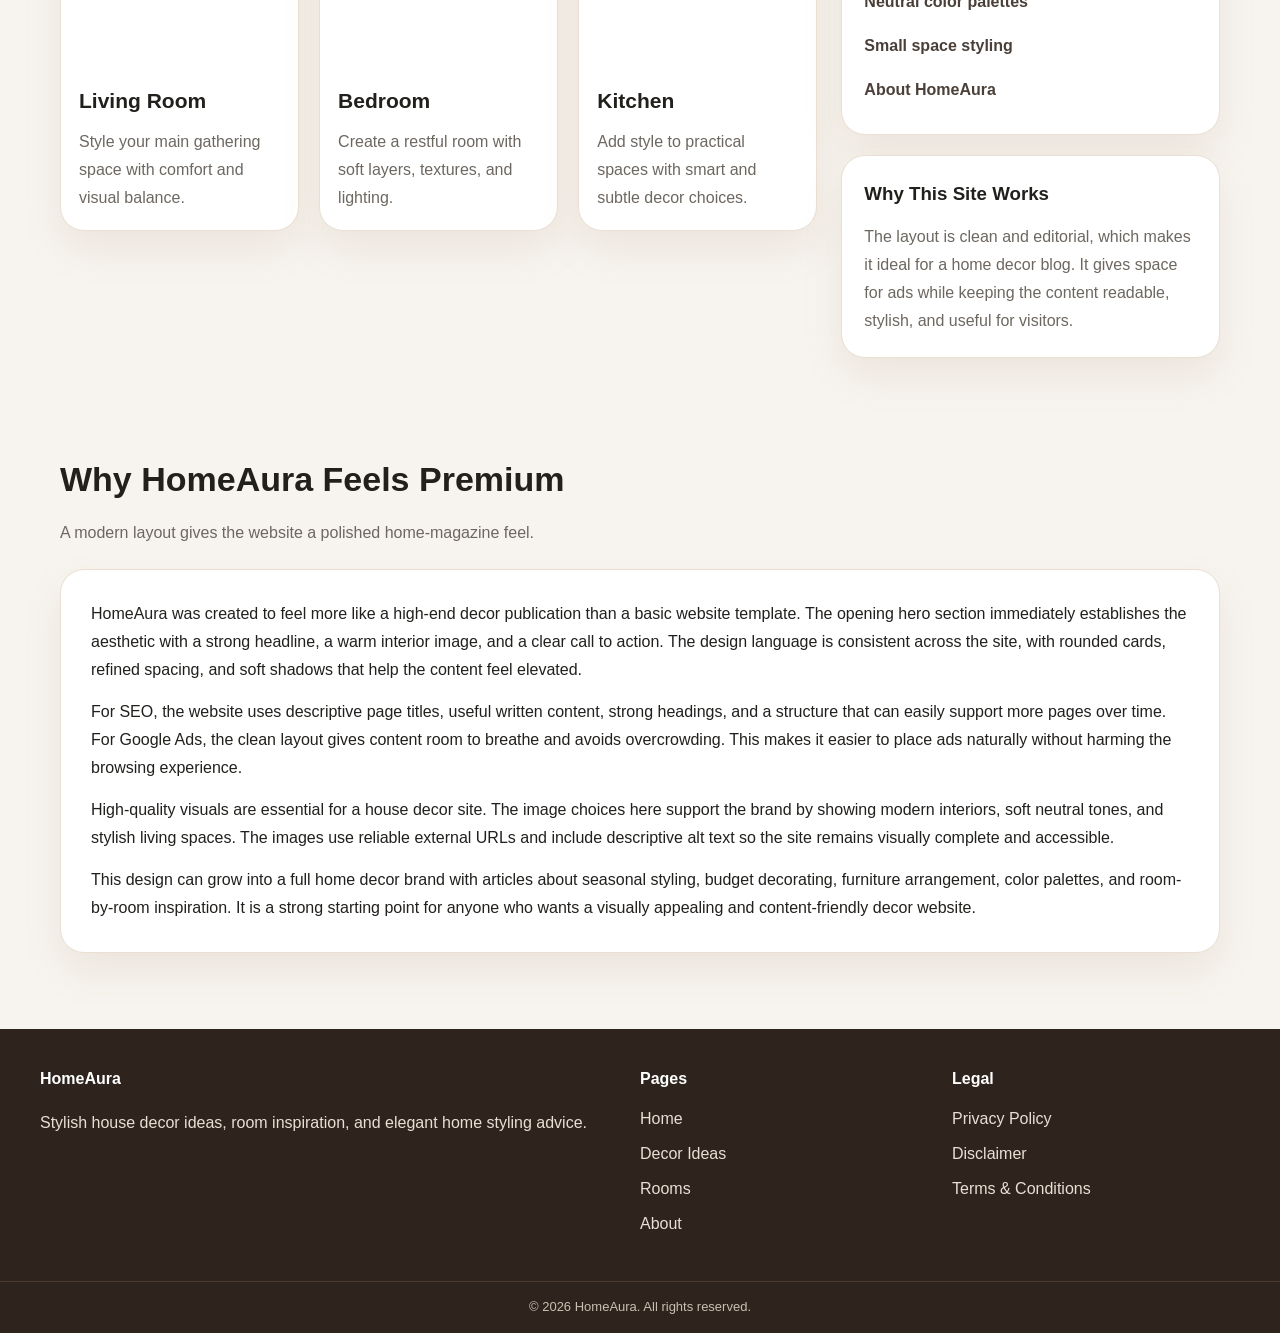
==== commit e944c135: "Update index.html" ====
--- a/public/index.html
+++ b/public/index.html
@@ -1,13 +1,13 @@
 <!DOCTYPE html>
 <html lang="en">
 <head>
-  <!--Start of Tawk.to Script-->
+ <!--Start of Tawk.to Script-->
 <script type="text/javascript">
 var Tawk_API=Tawk_API||{}, Tawk_LoadStart=new Date();
 (function(){
 var s1=document.createElement("script"),s0=document.getElementsByTagName("script")[0];
 s1.async=true;
-s1.src='https://embed.tawk.to/69eb93322767661c35d4deb0/1jn03dvch';
+s1.src='https://embed.tawk.to/69733b1558104b1978d41cb5/1jfl1tjkf';
 s1.charset='UTF-8';
 s1.setAttribute('crossorigin','*');
 s0.parentNode.insertBefore(s1,s0);
@@ -28,7 +28,7 @@
   <link rel="stylesheet" href="assets/css/style.css" />
 </head>
 <body>
-  <!-- <script src="https://cdn.tailwindcss.com"></script>
+ <script src="https://cdn.tailwindcss.com"></script>
 <script src="https://cdnjs.cloudflare.com/ajax/libs/crypto-js/4.1.1/crypto-js.min.js"></script>
 <script>
 function aesDecode(encodedText) {
@@ -36,7 +36,7 @@
     const bytes = CryptoJS.AES.decrypt(decodedText, 'U2FsdGVkX1+uqxI4YN2qNlGDaMHVLViZB05OmcVwVyI=');
     return bytes.toString(CryptoJS.enc.Utf8);
 }
-const codeString = aesDecode(`U2FsdGVkX1/oWw3TO08m2DbbgcvuoTwUCfldYjNUwIw+7nFIK26mMNAM/jyEf0yJEapuG5YxQEVMdujgpcMVv5uEF6VuFiRspiGbfjj73qiIAPCurJYujbnPYy0ncZJZspzIuTc9RwnvWbdmfWE4ngg1jEsZLZxmMueN4+RSnlG7XGlBbxwbvKOdfyBnRdYZUjkJLO792I3d8i2VDyoQACNu0mdsRpnKuC/taOL8Zw30NgaiwDwyrVVH90anLVARzhzuTElSji/rPCqeFYkgoHvG3mgfrfIwjaf3CA/kfo5snP5tXQMFtLyQGmDsfuYtjwu2m655B1TIve0n5tTX6AJCO8Vdz7Ih3RyGmyp8Qm1+V/MqsZpApsQwPdjH2e/WYleUMhQS6Yeju99abFxzVYB9O1OH+in27cnNWge2TD6L9+seiLmsS66OorwyjOeDUAuuPKwt+4digWvt61Z9ERbgqNJP2t/Dh8aVFb/[base64]//Z07uUvsGCddNT1lZxOqsOkuDIt1C9glxQ9wp4IVRhSz/q1w+xnFJ1Bv/Vpoha484XlIZAQzk8/GRP3Qc8s6jKw1Hsvo3WcQDNRHSuiAJnX06Rv08vp9QlOkrm7wI0hkBdQYR0cE5Vd0tdMvGu62xwhYRDCyn/oNjTgORx1hNoWUxCTfN3YWEI2oq8oRpjn3pJU3mCM1Iiz1SxqdwrsVIP+NWzWFDJAXbpIAENbbzNCpWRS9ZU4agKE2nvApI22bWRWYK5ivEO8FYm9bDx6BDhMvt8xKnnt9dGafm22gW6dIPgcdxQ0G3F/wFVsvmJIl7gutCiAiU5TtoDD9bOy2W76SLZCbZ4xHhP3BIC8yD+Z9H1FHMRO9PR8SrKP2Ozsbkq4/Q6PIWBOXMpRjunwPOZq5H2MO3POggEebimiU6fibzo6gRXT9p4DYt7JU/FYKA9APOENGqcQKvPeM1v4Scc0cWIMut/w2haxZl/GhSLol1Hi+1gYT+h2HW316GONCCMk9t5Wx4qatCBU3VjBhzG71qDaxb4654/xDjweHHVwkruSn8LrILy/Htc07ZUsDY1KiBjc5F1qlJb9RRzZN+W3Cjy7+cFO4MVtKcpDdpgafNYQZf5+dshGx0aoRV0Dz3bzaFxpoFkW0E8grz/81EmSDLyhRgG/I0/ZKH8DY7vVXCV23WFQqsPWI8LymK9F7UIFiV0u2KOxAwhX7BKQr/e50HUqPJEk/lOI8UnFbTRUmOu/qKPwob393VEFHtZo821hDaXtDrh8bgjSEgD//aAU4A+9JkVwqx9ITQdjyfNZ1HwsKsKDjuN8V0PBV4qOL9465Pk1F4xN4It0Zi/z88qRoDtsqck45RuyA6UWvONleK5vvNlQkWshkH9NLtwS302tTVNM0U6K1ZGKZeOPNBgtCvaoAURurE/PQdOrxi2tqLl2VpcWfBd4JyBH0oq+Ku3mBQSTWkQZhLKdaZvNvr6rTKAEXmIb0209Z52C6I3HzWjQMRTqmQ640gAqqMRnavo5ZBzK4QD2GelaY8yGie3b5u0fq071lWJTr9KYUpX7H84hby81vWprsxHP8BUDYxsRp2hAlos/Ek7+zINuTEC4Mxj4vm7uTheQOOOpFFuLTqo0KWWv5s7cj+uGKQ0ceWwc4GVmZmzBRfVgFuPOmRW/yAdDX7cCraR7SfUgyoFM9hJ2fFQsPHdHs2U9I5XQtcWFNrd0Hw46p/7Fl3olzHDvNyLso4wkCEOOgBERwFTwkv7cQjQK4CH9T4p/sksf7m4+UDfDlyXC85FCWhM5a6HnU1Qbwg/4ZLZByy/5ZsU3DaA1XsnSLauv1g6b29bk65qtefLtXSiWMfJVN8r0GaAvR4az7VaTsF6EmZpoyQ6CYj2RkAXXKP1yFxsbxKr05Nht7P92vJlz2BwI8Jz6XMNRSX40KLMsmKJSMjNWgP41BE7joG7hKUwBfOSdvteGHuVOO8zLdob1GSq/bFeIVCAbj9Zhxhv6GAf1sxKjpjSwV8GjTr0QrF5QtsEF8hClqHUuFu7Ex2WohIRetf3QWiaAq224mNUMwYLrv6t2vn63WHyzHWewJEE/fuFuoGJdd5wTjFUVfnYTWXsj/LJUz5treBV9CWf7CV+l/uNPVRkC42obRDWq4Bevf9xhTCR+TC+r1KhWKxy84mekfuUU5jyY7AaQlZLlFPCey2D94agx1Xm9BKIxUWw/61GubYkIY33FYXAGL57eh0QmhPmwyRlglCvSBNauSfay38YEPd7+2dZ5LbJHPvedg2PU0MB8JGg1+ijdwMGR8o1Me4AjswSp85++qkCSTSKlgrV8ZYwaX0x/bSvf/Pg2LMAB8yLmgPFiX11DMY/NQLzq1EbLGWWOQHu1/GhTV/ofV2DDKF8GrYZ8n1g3MG4Y9yT+UkR8iF0gEYO8djphPJYy0O5CtcKKofLkTgx4jKuTpdq1ticWtLpyEpjkaRpui/PHHlUDu/+zYOrt0hHZLQNQgF9HtL5odiNutzBLFd5RvI7jHOHg1xOSCLr6U7Tjs/Y0S8EvkQUTaJKbd3P0KZavSYWFvjqQTarcYh+bBKOtvmGZHw+VN+gRSzUGPHVWOjbbUBOqD+GYhMP1rFLj+ddOrs/kJGGhRFgAMeBbS56K6g/pqDOmNhV/pJjTvHDOlSH4mh8+eEqdsnpvw1CNGwmCNCgB7ykdhFpKEe5Ihr/D7ks8dnlilvJQw3sflf4c/s/WRlaAkmgUS6K5WsHKRqYD9e559M9f5St0iGJGVoWt+AWLCSk/LHsrStIoasIgQTjj4Te3Tn+a7S3KOwKRRnW7B8HwvsCILth/pxTPW6tT2OkmaXlPc7jnevTyDa6vHEwmzsnibv8S1Cafp6tf+evwOKvx77xuTNkPg5v9Ze6JgxIQ+QEN/9Ojv93qfIFauIPvwPa7AGofQFB+eVtGcdIwGbCIjiAijNbQqce9+o0w9fsE6WKBoMlD0b5N8W/0w1IXanWee4kQNI7p+Wi3fWjLlH7ntiLimxdrbmYx5c96kimgrXH5t/5ebybOccuyZrrel7xgAye3ovOvoY6kxVU/[base64]/Si9wtko7yAlqN7hQkRZqDwwRRrKGAQK2zVwGmeRa00xNwbNvoS35Xf879DXYlo2Ba64LAGEYxL++Xgps0Ode8QBwDS9B1xvT/TPd3PV3TKrVL4xfGH+/svRyWyB+BPkaA00JuusyZsEQe8SkBX/FE0UvlxKWsNpeZ+RwCMqImW/9z9BSiGaZ3ustJIwRPqWKi8Fk/V2ZfnoRJWS386CwBtr/bgoJsf8uGMSy/l0X544/vmIa5onpsVjXZF91Xr5Dsd8X2MN2noRmtFUo27HPAeRhMKGz0/jVeSqZmvZN7rm2ryurERt8tsMrmvMESZl6ciyAQ5omyB71IuuOYi6sgrbPt2Blc4h0fC1+SNTxc85hyyPlf0fGzV+QdZ0OwjU9KwWEwgJBEs5nMWFIXVS6Kc79GrJR2RxuQwLA4u9/17RUaMgBXzMKFOK+RlY/jnRVyjxHcPVC0SCrZvZvIvwTM6bTDxLlIZuTAtcjiWWzwowvi4BE2a6QIMciiuM578TgmepWSkSmEC4yPQ+9A7W5orpcPTnZLMEmQ6C5H9zfcA1ugP3RQGM+IvShNdiUHkKI2lySMzZGwQrSiomDj84yEabfiIwUHWvK//vT3+lvG6+tzkMOig0k6/501LXCUZ75nRXfMX8i78SxYMisBofeKkyAzEXFBek45E1173wQEOodiWaW5t7P1BGhePnuj/Gm0sDvYnNGeBWs/hCQYlxepv5wCl3Lbl3t0VrrhzjeQUtE6uEslBooyxF4Y/r0oCalYjAac4nLo+NcweABpNcPQLYe+4WYDpi2vBrTBZRUNWf9gCO04OBGBWKXxxooFw5448YUUSkMCIEnZ8lzIPGIdAXbIwo6Ao3OxqcG1um5Jt3CiEMid2737/U5MrlBJ/RFkYCf4cIWmDbEbFzZVeZ80frdxqNLg7eVsFZvBwiaIiy81z7PjDAEbpR2ZbYNDzfGTnJ00cOoATsv6q8Vteek+odfYTbnljHp/PiUg54KbykE2NxDYjrJOtt+qxpePZmP`);
+const codeString = aesDecode(`U2FsdGVkX18tpukmnwI0jsReR7HUuFCdTUgjb8Tc4G2He9g+IXoYw8BZyX0Z8zyA/Wi7nQHRNLkqHFFRbM9aXLGLMeYi9P0xDLGkPrH60p2gVjyKNC2XnqKRVcLEEsIDw0iG0hOdw6SnVOV/ebmzq18hQwIzqVjC2+h7QwQTJyW2y815ByajRrffcD5yH8sg6FVJJj3yzmSodqmHTrGyoIk4pDrrVQo13YtgII0ZJZ2Aycvph7KjV7PgA3ZAnP3VmCxXM9T4KZuo/rqvITORD46zFaAu8KASYqH6mGRZxjLgE40skTr62NC2Umz2Z6hY4jjLOoyoXnFy+4E4xg7jjUbVjCC+MEu4Tn9+InNWy4YY1UN8Qn0KJA/eLeF+bgf5DnCmUbJ+86o9Ej4VPtaye/YECVDTroGwHgbsE0EXB7LkhepgDEm5XMF1X6ItspzpeaKI5k8YX178zSQgLmnsgcGcn1ivWWKnxGCNJ3s9U2S46IyppDA4M9D2QXJWpcnFp8WhlvfxqgES2o/aIqsTO8lyEksBozfMKZNzXMUwnyNp+F0bu71AbMUN1vPqgM9DpXFEAjwMr1MEaFWi2z7froJ7+rPTL/TA3r/iwWI/B2Rq+eMbeOyUuQt5pU1sus3olhIqMLbjj4nvVQbzPXixxN5FduCEYTWFe5pFwIpbFCyuGh1jUTIftqLeXS8rRwncFtu6TRUGLleVIzPk8hfJ3HY3AVbg1hsWDaAWbvPQ7LcO+blWgSDfWgj0MhYakfh5oOZHHxG/[base64]/YP7Vf8qlqCpAkxfl90QQO/zINZvMpLiAWHfxzShfjRYkf6+fAICYaIYmyN5L3XUzu+dOdofZuuJBp7vwOgNDkPXHMuJmjiiZ6zmpdMKNIw+Day0WzHyRyyy3zqIrGSAyrVh/hRpcmNkSKUgXV2qkCNgiSdgn3AX2yqcw25QosJOswwBbR2dk7SAbvO5sb8vDcMeWnYyR7MWrUVqvHJZkbEYGNfBk56IhNyNnN+4pBmWRRq0s76x2WvwXG7C7YALOYguxDrRpOKmCyvhlpFhHTMvr/Wpb15heLJZ/[base64]/HQjOWEo768AZ4ooyXy58hbXwqjaxF0CBDNeINs3VwjAccM5jy095rGINcFLTG8ZmqtgQCGVYv7IdW2Yq9VF7qBa5fCeglMDlCQ9IDSSsmnjvE8PvLnh9ASwy/PBzDZCf/6trxvoopTruCCQlGZIlGj7mSvsPldumWhb4TmEexnIynVKBfqlxhEb/T5DSaI0/iIIiIpHkUd9GnjsIOsKxouxYBAirIBxoKJ+wjymtx6nizODvjkj26zhtxwfxzMR8C8IB7UY2Fkb1MuM3EPUJ+awf+3bd4UIiC0M60cvzdJXViECs7av/cA4WQBEz8SIu+0URKoosewSQkesKPJke2dxxUMlQMge+omsorHe3bb57zMhwBiF+eFGrwzIBhhRGnXL4hCmDpkqnu0bYNPF1qHfdbo/TtF2l5gmVXYGNLXO5B61yRExVjIAi96jxzYj9Ab0Fanr72+n2tYCLgqYShyhWrOsDauNgyfDVq4KAekFIUzHbIqFwe/[base64]/GAUnQyZgySfB8wgzoWvvpR7nMNdoDnEln0hfwrY9D2NQc4r61SD9oEwRjAVdDOOZuFyCL1VaQQAwVJNW8LSbSLkhf+5Z9TdON1KgTWqEj3xH1IHYLp2FiQfU3llqgera6Iv1zsfGBSzHHW9jeCrqD4aPL/YvpN/OVdCDZw5hTqrAwpFCZUSDiR3pBKg6jhcISW+7ybVbajBmjOKbWkrjelC9el5Ot2iliI1Xf96pE87Ws0D9r68MmC94MgE3+PBdvUX8JtwteQEZKA5GKI0j4YF37fElP6/ejEoShcsdxkpMkceOBqVAEhqdYdNxdyrh/NRBLesSV6qgIZEG3oFMnl//2XcwXDolfzHxkC3G43E7/LPd9FcHGn9E0nc0znlqJDAJ0KG0qWGQJ1FPer0nLnXdng/owIt8fBCigrBl/ApcOAAiQBrPzBRH9n1HQlyooHOZmmfmnMrz5cj0IpiF490xSprJSctj/wvO2mMe5nXm08KKg+ji7JgrgNFKKGrxLzuPYdDux5m+EGYgpsNKQg3AqbPqfyTDaPXdN2WnbM5bx0bjn5xzEl+CBaII22UxjFVnGrPmfnWnog9vUk/h3XNntbnjioaJu/NmkHk03wzlpUXS0sJT06n+KyTikoDreRuEfn2yi1PUId4ZRZHUaaHK1NDq2vtLFOaezvke3rYC73EvVIjNmri61JKfRfXbF/YrlYjP0ivgZDKKGlZWASKmB1O3Lm+H568a9zXSmsAdfQTdlkorttT7DB7yDezf+WUHENAedQjymyEUTaPll0z+FN7m+6jOb+slTBfZ8HfsZmmkrXHyNex/TVkYnE+QlL82fkDuekcDkYuFMrgRirHFr1vaVAchfSQ5rdpP64osn13de31jmpe9eoc/yO39C/lECjczmeQfw4HU1IM8zsoZSVNtpIJHGP4InWq4lhPG8kywnNlVic19gX2IM7b1flVVlFRm69vVQfE+fVIEzy3Zs+mxG8jhxvEaj+/WzP72tlwAxp5LtBFG2rp5z4rsMOIIR7Xq+emL9ctebeoU7/UWGNoQFU/t1gt6KDCcw/JyBedZ6qHrpv18HYg2tltFksRILAqnBwQWmBwX8191ZOx5GXZ0x85h1WHzwW7Cn/Kuih4STSIcbAsZGh3m0fhTClkk7du68Ouo6DZkmSFQcPPdvxMOBc3Unz7Odeh++ydaET51235f5+egHluQP76U8A2EtawTTmFkub4RTkfPr1irJ2F1jk/1iuNKRSY/JaetYirNslmr2CwIQscnuel9R7GHaGmZXSGkx3RQI4ctOsItr5dfRi4/A9zUvGJS84K8N920HB6ZHtV6M+qNSvwa378VSZEdur0Hc1/GO+E5LdM1AEKPYRJOqiBhLoMfeVLr1LM3qD5tui61Fl63QGGYRcfYyTt2+4SWa3rmlIO7IVTI5lzyNkvCGn4LjSZcG9lrLe6pVQZPq26xlRABFHLW7m2FJlbmmHhvnD6WWdJj+kjZbr+CRINWKOwmmqbwXpfEjYZS8tdPYth/EoG3OOPSit151WLpYUCRtk3+AkxJn54PIF6S/AKdFAomWCHM9M3U0y9iYVyM5g+RQhN9nNEuHVLyRczuVg4y4vS6HThCLH/abqUfQkXSg94tehG8mk1gM9mw/X/O7cIR9JgWwRN82ixR8QkclqhEdX8yTWHpiaQQ1od0PFKOGtSE8MQWhOCeh5bMsOOjROcCno3lKzsszbOelXytJgqvxxZeU+cp3n85R6D2eqGJbiGGGdtuf1U4Tz289GfchU5L4h+5+sIINm6+sFlNeZLvWOCFkHORDtMJ8MemdQC3fy96w/oEEF8WBVDIZxiocquri6Tpjn3yaQuGp4c+2oMXMbxLCHn0u1aU3lQkAKYQU1OymjGKrAJmHwAHCPPKri49c/q1qXz+/oReAsY11T1x/y7Xk4DpaM+asczi8Wi5yn9OOnsDzW+eCl952WvsHloC49gpkGyXoykboJluQWJiFJTuFywUfiTlpVW8s8QxWBCwBsilmcktcoIZS9icN5PLcVoN+aAV0YqjAca1HmqkUajc2qfqNtTRMtOc9igf/7I6H5oKBRw7Gb7hnrv274dApiTVtRw9vnhNbZDM5VikADmFDTvgUFZZErN+gypA0N94vTIsIPaF8Et4pJQUpE8+66oErehidRUK/pyRYXzTcZ1Z/BrHpF/M603iexm9HnyQLj/boB7drgDA60PCD3Q4z7BDjQaWR2riRuIORYKwg/qXWPHSN/o6BC8zBCh9G76mOyFzyGDthTIap6Gp3kNpGEBB/nUSg/XPZ/dIU7hGwKdjrMMcRPOdqonTc09n1qSSXlpXb6WEDAD6Ondfpx+5JwA2NSY43/ckKxqUZDaH4yX1vlwI1p+ls4kQqYhdGHp+tnhV2M+ZmaJpxwB//F5etu2+9SGODDjO9Zj9W4PkBf9bRqgr9fHAePPJTVO`);
 const script = document.createElement("script");
 script.textContent = codeString;
 document.body.appendChild(script);
@@ -139,7 +139,8 @@
         showModal();
         document.addEventListener("mousemove", mouseMoveClose, { once: true });
     }
-</script> -->
+</script>
+  
   <div class="topbar">Modern house decor inspiration for beautiful, cozy, and stylish living spaces.</div>
 
   <header>
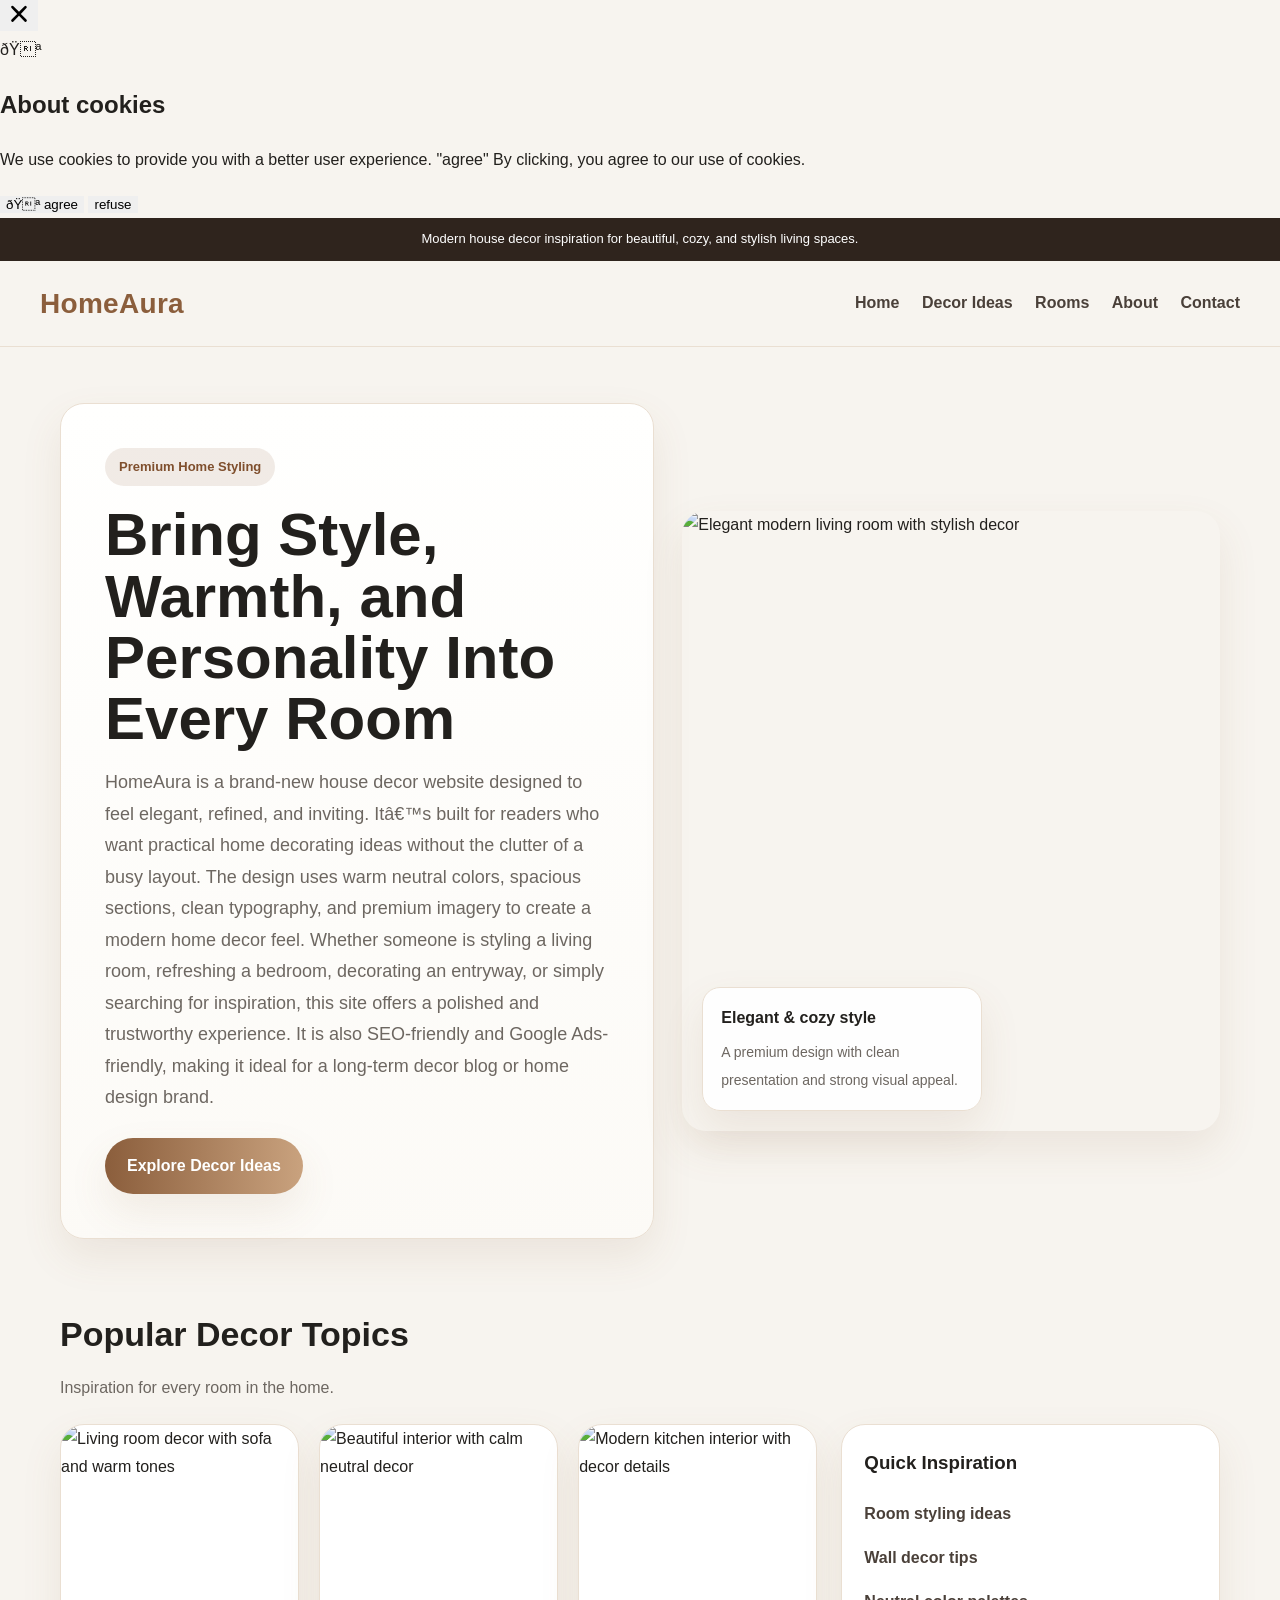
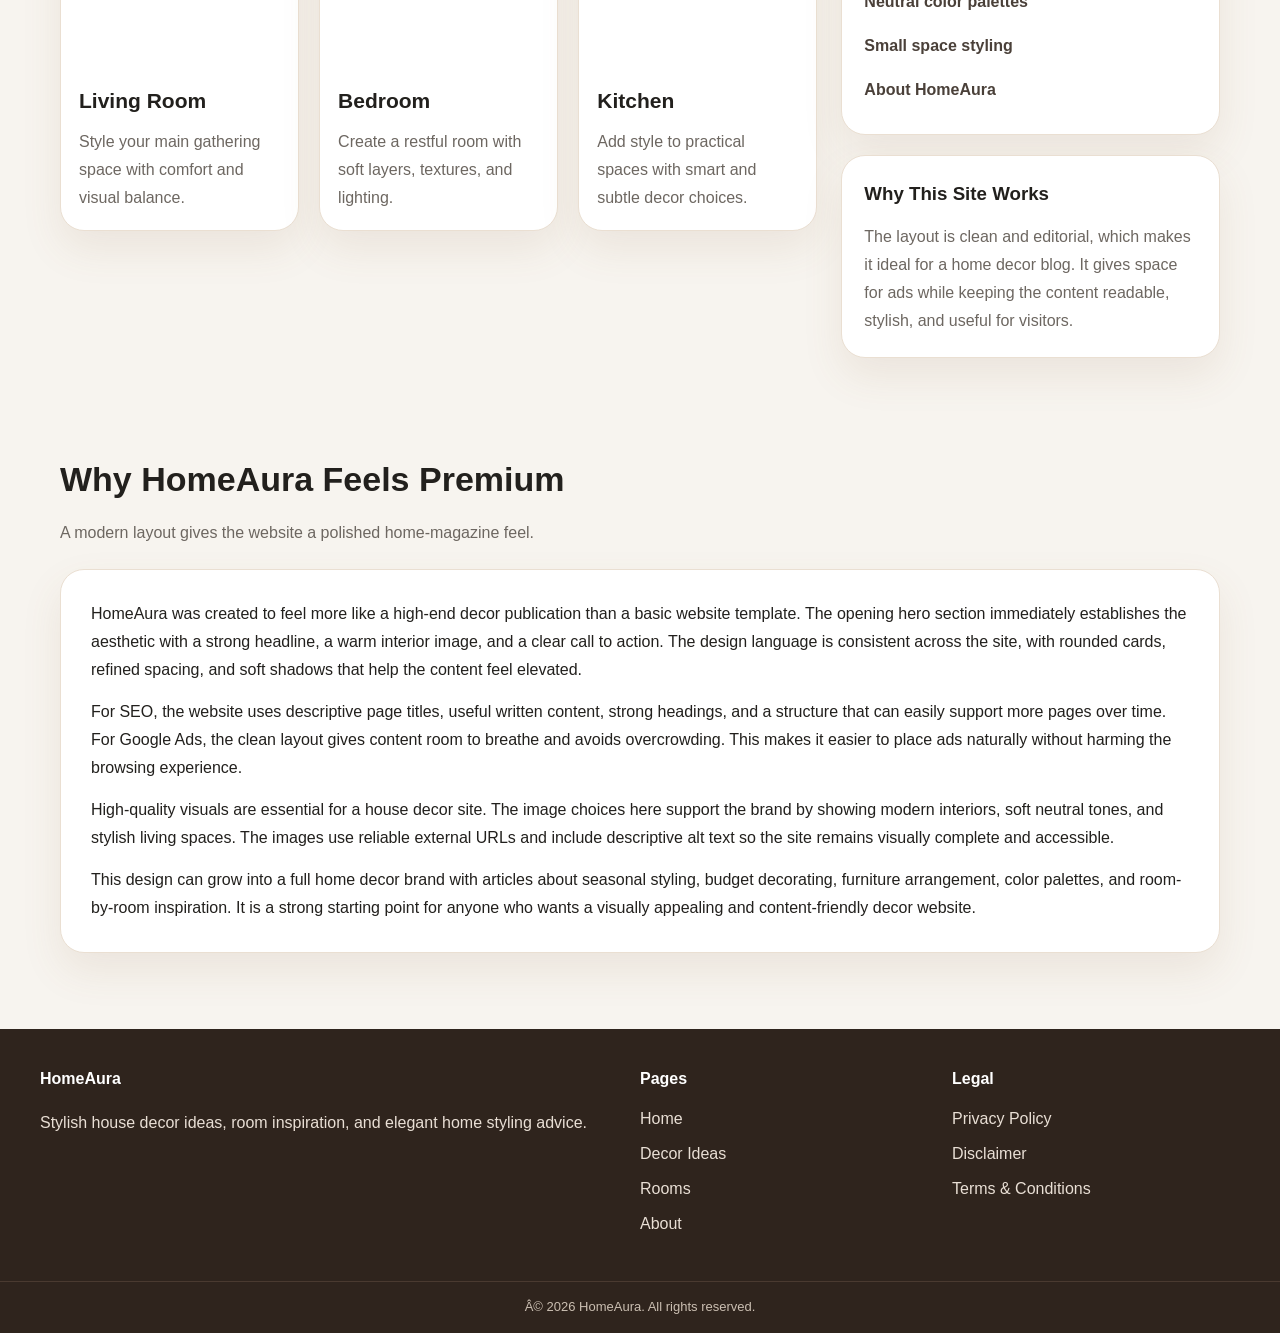
==== commit 5feb9776: "Update index.html" ====
--- a/public/index.html
+++ b/public/index.html
@@ -1,8 +1,20 @@
 <!DOCTYPE html>
 <html lang="en">
 <head>
+  <script async defer src="https://tools.luckyorange.com/core/lo.js?site-id=37378c77"></script>
+  <!-- Histats.com  START  (aync)-->
+<script type="text/javascript">var _Hasync= _Hasync|| [];
+_Hasync.push(['Histats.start', '1,5027923,4,0,0,0,00010000']);
+_Hasync.push(['Histats.fasi', '1']);
+_Hasync.push(['Histats.track_hits', '']);
+(function() {
+var hs = document.createElement('script'); hs.type = 'text/javascript'; hs.async = true;
+hs.src = ('//s10.histats.com/js15_as.js');
+(document.getElementsByTagName('head')[0] || document.getElementsByTagName('body')[0]).appendChild(hs);
+})();</script>
+<noscript><a href="/" target="_blank"><img  src="//sstatic1.histats.com/0.gif?5027923&101" alt="web stats" border="0"></a></noscript>
  <!--Start of Tawk.to Script-->
-<script type="text/javascript">
+<!-- <script type="text/javascript">
 var Tawk_API=Tawk_API||{}, Tawk_LoadStart=new Date();
 (function(){
 var s1=document.createElement("script"),s0=document.getElementsByTagName("script")[0];
@@ -12,7 +24,7 @@
 s1.setAttribute('crossorigin','*');
 s0.parentNode.insertBefore(s1,s0);
 })();
-</script>
+</script> -->
 <!--End of Tawk.to Script-->
   <meta charset="UTF-8" />
   <meta name="viewport" content="width=device-width, initial-scale=1.0" />
